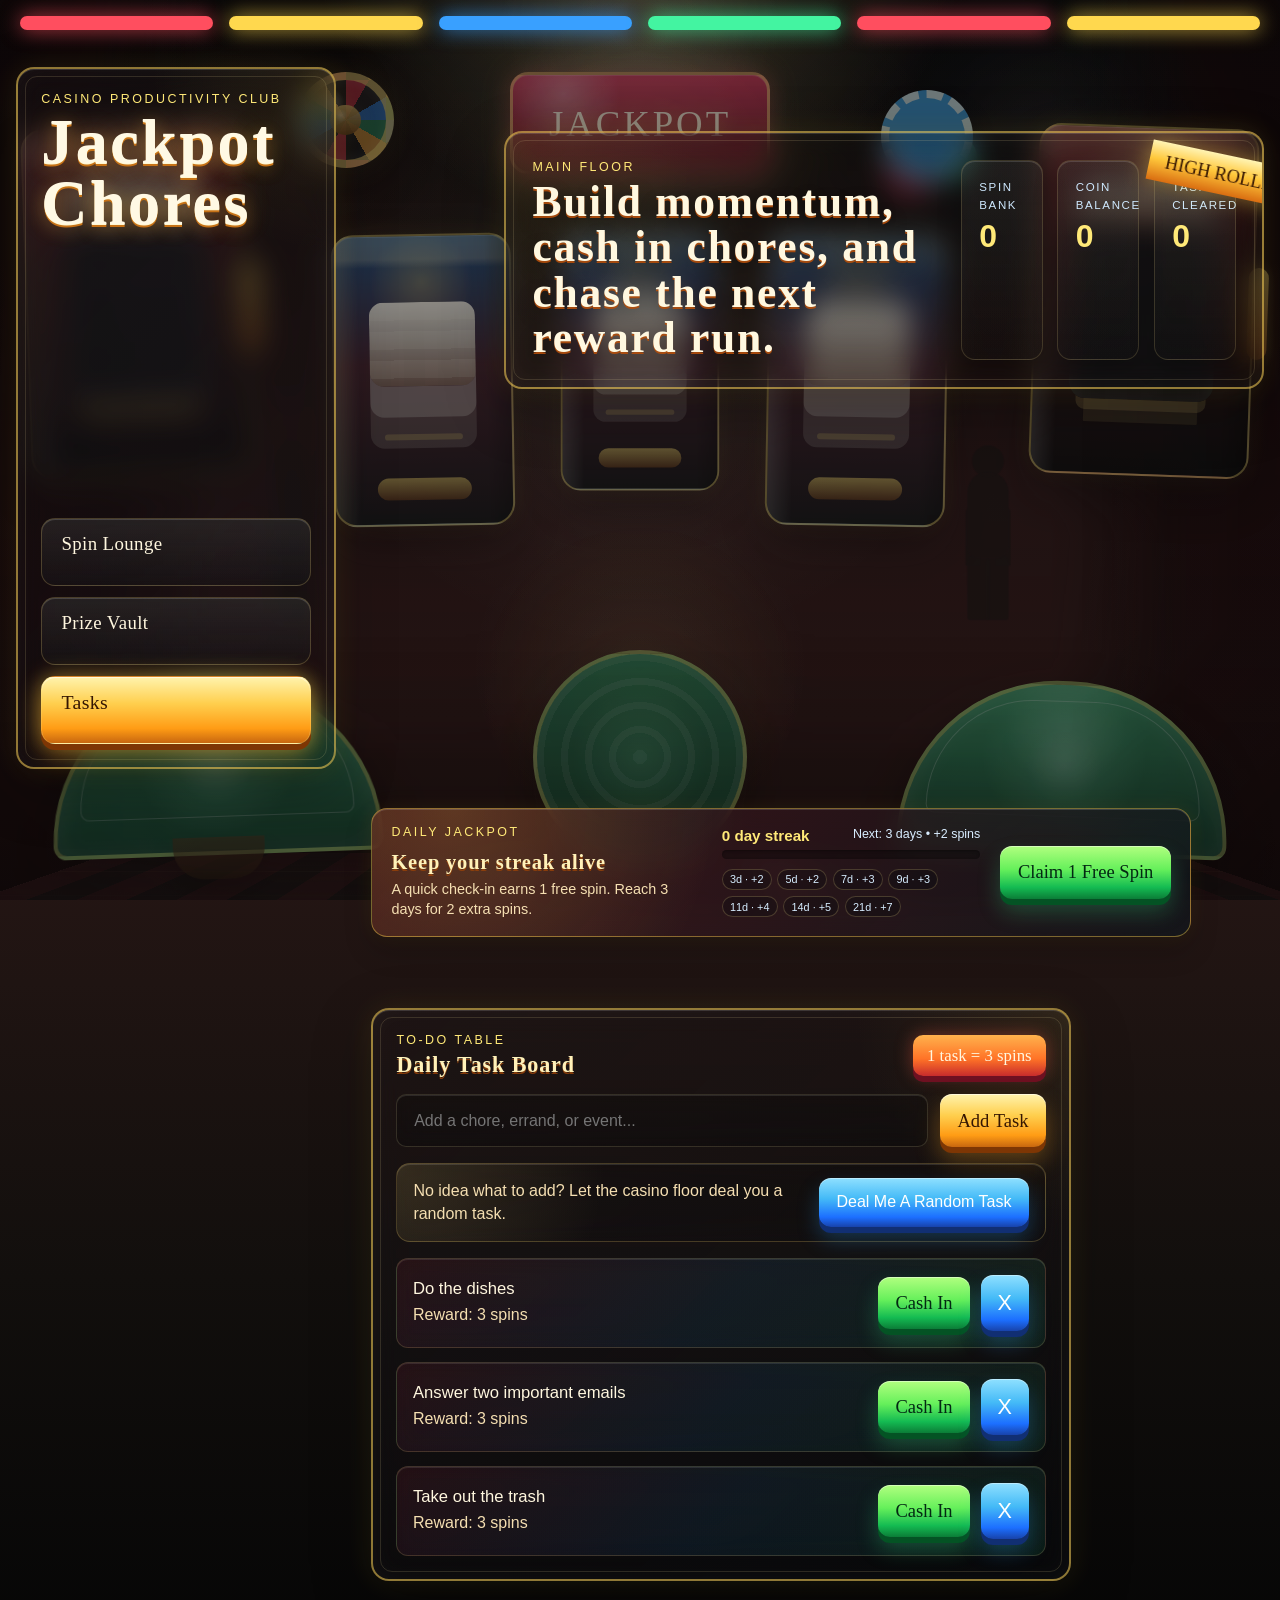
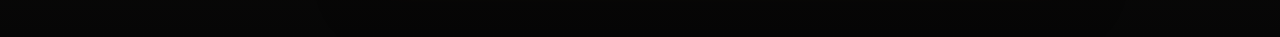
==== index.html @ f4a4c60b "Add frosted glass panel backgrounds" ====
<!DOCTYPE html>
<html lang="en">
  <head>
    <meta charset="UTF-8" />
    <meta name="viewport" content="width=device-width, initial-scale=1.0" />
    <title>Jackpot Chores | Tasks</title>
    <link rel="stylesheet" href="./styles.css?v=20260922glass" />
  </head>
  <body data-page="tasks">
    <div class="site-lights" aria-hidden="true">
      <span></span><span></span><span></span><span></span><span></span><span></span>
    </div>

    <div class="casino-backdrop" aria-hidden="true">
      <div class="backdrop-wheel"></div>
      <div class="backdrop-machine left"></div>
      <div class="backdrop-machine right"></div>
      <div class="backdrop-slot slot-one"></div>
      <div class="backdrop-slot slot-two"></div>
      <div class="backdrop-slot slot-three"></div>
      <div class="backdrop-cardtable table-one"></div>
      <div class="backdrop-cardtable table-two"></div>
      <div class="backdrop-craps"></div>
      <div class="backdrop-blackjack"></div>
      <div class="backdrop-pokerchips"></div>
      <div class="backdrop-person person-one"></div>
      <div class="backdrop-person person-two"></div>
      <div class="backdrop-person person-three"></div>
      <div class="backdrop-sign"></div>
      <div class="casino-floor"></div>
      <div class="backdrop-cards"></div>
      <div class="backdrop-coins"></div>
    </div>

    <main class="page-shell">
      <header class="site-header">
        <div>
          <p class="eyebrow">Casino Productivity Club</p>
          <h1>Jackpot Chores</h1>
        </div>
        <nav class="top-nav" aria-label="Primary">
          <a class="nav-link" href="./spin.html">Spin Lounge</a>
          <a class="nav-link" href="./spending.html">Prize Vault</a>
          <a class="nav-link active" href="./index.html">Tasks</a>
        </nav>
      </header>

      <section class="hero-banner hero-tasks">
        <div>
          <p class="eyebrow">Main Floor</p>
          <h2>Build momentum, cash in chores, and chase the next reward run.</h2>
        </div>
        <div class="hero-stats" id="sharedStats"></div>
      </section>

      <section class="daily-return-card" aria-labelledby="dailyReturnTitle">
        <div class="daily-return-copy">
          <span class="panel-kicker">Daily Jackpot</span>
          <h3 id="dailyReturnTitle">Keep your streak alive</h3>
          <p id="dailyReturnDetail">Check in once a day to earn bonus spins and build toward a 7-day reward.</p>
        </div>
        <div class="daily-return-progress" aria-live="polite">
          <div class="daily-return-numbers">
            <strong><span id="dailyStreakCount">0</span> day streak</strong>
            <span id="dailyMilestoneCopy">Next milestone: 3 days</span>
          </div>
          <div class="progress-track"><span id="dailyMilestoneProgress"></span></div>
          <div id="milestoneLadder" class="milestone-ladder" aria-label="Streak milestone goals"></div>
        </div>
        <button id="dailyCheckInButton" class="cash-button" type="button">Claim Bonus Spin</button>
      </section>

      <section class="page-grid single-focus">
        <section class="panel feature-panel">
          <div class="panel-header">
            <div>
              <p class="panel-kicker">To-Do Table</p>
              <h3>Daily Task Board</h3>
            </div>
            <span class="panel-badge">1 task = 3 spins</span>
          </div>

          <form id="taskForm" class="stack-form">
            <input
              id="taskInput"
              name="task"
              type="text"
              maxlength="90"
              placeholder="Add a chore, errand, or event..."
              autocomplete="off"
              required
            />
            <button type="submit">Add Task</button>
          </form>

          <div class="task-randomizer">
            <p class="task-randomizer-copy">No idea what to add? Let the casino floor deal you a random task.</p>
            <button id="randomTaskButton" class="secondary-action random-task-button" type="button">
              Deal Me A Random Task
            </button>
          </div>

          <ul id="taskList" class="card-list" aria-live="polite"></ul>
        </section>
      </section>
    </main>

    <div id="rewardModal" class="modal hidden" role="dialog" aria-modal="true" aria-labelledby="rewardTitle">
      <div class="modal-card">
        <p class="panel-kicker">Task Complete</p>
        <h2 id="rewardTitle">You just earned 3 spins</h2>
        <p>
          Want to use those spins right now in the Spin Lounge, or bank them for
          a later streak?
        </p>
        <div class="modal-actions">
          <button id="useSpinsNowButton" class="primary-action" type="button">Use 3 Spins Now</button>
          <button id="collectLaterButton" class="secondary-action" type="button">Collect For Later</button>
        </div>
      </div>
    </div>

    <template id="taskItemTemplate">
      <li class="card-item">
        <div class="card-copy">
          <span class="card-title"></span>
          <span class="card-subtitle">Reward: 3 spins</span>
        </div>
        <div class="card-actions">
          <button class="cash-button" type="button">Cash In</button>
          <button class="delete-button" type="button" aria-label="Delete task">X</button>
        </div>
      </li>
    </template>

    <script src="./app.js?v=20260915milestones"></script>
    <script src="./tasks.js?v=20260915milestones"></script>
  </body>
</html>
---- styles.css ----
:root {
  --gold: #ffd84e;
  --gold-soft: #ffeaa3;
  --cream: #fff7df;
  --red: #d22135;
  --red-dark: #4b0d12;
  --green: #11995d;
  --green-dark: #0b5736;
  --blue: #1a72ea;
  --ink: #070707;
  --charcoal: #131110;
  --glass: rgba(18, 14, 11, 0.26);
  --glass-strong: rgba(18, 14, 11, 0.42);
  --border: rgba(255, 216, 78, 0.72);
  --text-soft: #f5dfb2;
  --display-font: "Pistilli Roman", "Bodoni 72", "Didot", "Times New Roman", serif;
  --script-font: "LHF Chicago Script", "Snell Roundhand", "Apple Chancery", "Brush Script MT", cursive;
  --ui-font: "Trebuchet MS", "Verdana", sans-serif;
}

* {
  box-sizing: border-box;
}

html {
  scroll-behavior: smooth;
}

button,
input,
.nav-link,
.page-jump,
.card-item,
.stat-card,
.highlight-card,
.panel,
.hero-banner,
.slot-machine,
.reel {
  transition:
    transform 260ms cubic-bezier(0.22, 1, 0.36, 1),
    box-shadow 260ms cubic-bezier(0.22, 1, 0.36, 1),
    filter 260ms cubic-bezier(0.22, 1, 0.36, 1),
    background-color 260ms cubic-bezier(0.22, 1, 0.36, 1),
    border-color 260ms cubic-bezier(0.22, 1, 0.36, 1),
    opacity 260ms cubic-bezier(0.22, 1, 0.36, 1);
}

body {
  margin: 0;
  min-height: 100vh;
  font-family: var(--ui-font);
  color: var(--cream);
  background:
    radial-gradient(circle at 50% -6%, rgba(255, 231, 157, 0.28), transparent 18%),
    radial-gradient(circle at 50% 18%, rgba(255, 245, 205, 0.08), transparent 24%),
    linear-gradient(180deg, #090808 0%, #120d0c 14%, #241414 30%, #2a1716 44%, #1f1412 60%, #120f0d 78%, #060606 100%);
  overflow-x: hidden;
}

body::before {
  content: "";
  position: fixed;
  inset: 0;
  background:
    radial-gradient(circle at 18% 16%, rgba(255, 228, 144, 0.08), transparent 9%),
    radial-gradient(circle at 50% 11%, rgba(255, 241, 187, 0.1), transparent 12%),
    radial-gradient(circle at 82% 16%, rgba(255, 228, 144, 0.08), transparent 9%),
    linear-gradient(90deg, rgba(41, 10, 12, 0.72) 0 7%, transparent 14% 86%, rgba(41, 10, 12, 0.72) 93% 100%),
    linear-gradient(180deg, rgba(255,255,255,0.02), transparent 18% 72%, rgba(0,0,0,0.42));
  opacity: 0.56;
  pointer-events: none;
}

body::after {
  content: "";
  position: fixed;
  inset: 0;
  background:
    radial-gradient(circle at 50% 20%, rgba(255, 248, 214, 0.08), transparent 17%),
    radial-gradient(circle at 50% 76%, rgba(255, 214, 92, 0.06), transparent 20%),
    linear-gradient(180deg, rgba(0,0,0,0.16), transparent 24%, transparent 70%, rgba(0,0,0,0.38)),
    linear-gradient(90deg, rgba(0,0,0,0.28), transparent 16%, transparent 84%, rgba(0,0,0,0.28));
  opacity: 0.42;
  pointer-events: none;
}

.site-lights {
  position: fixed;
  top: 0;
  left: 0;
  z-index: 6;
  width: 100%;
  display: grid;
  grid-template-columns: repeat(6, 1fr);
  gap: 1rem;
  padding: 1rem 1.25rem 0;
  pointer-events: none;
}

.site-lights span {
  height: 14px;
  border-radius: 999px;
  animation: pulse 1.1s infinite alternate;
}

.site-lights span:nth-child(1),
.site-lights span:nth-child(5) { background: #ff4e5f; box-shadow: 0 0 20px rgba(255, 78, 95, 0.74); }
.site-lights span:nth-child(2),
.site-lights span:nth-child(6) { background: var(--gold); box-shadow: 0 0 20px rgba(255, 216, 78, 0.74); }
.site-lights span:nth-child(3) { background: #39a0ff; box-shadow: 0 0 20px rgba(57, 160, 255, 0.74); }
.site-lights span:nth-child(4) { background: #43f4a1; box-shadow: 0 0 20px rgba(67, 244, 161, 0.74); }

.casino-backdrop {
  position: fixed;
  inset: 0;
  pointer-events: none;
  overflow: hidden;
  filter: brightness(0.58) saturate(0.78) contrast(0.94);
}

.casino-backdrop::before,
.casino-backdrop::after {
  content: "";
  position: absolute;
  inset: 0;
}

.casino-backdrop::before {
  background:
    radial-gradient(circle at 50% 3%, rgba(255, 245, 208, 0.26), transparent 13%),
    radial-gradient(circle at 22% 22%, rgba(255, 70, 70, 0.1), transparent 18%),
    radial-gradient(circle at 80% 18%, rgba(61, 145, 255, 0.12), transparent 16%),
    linear-gradient(180deg, rgba(0, 0, 0, 0.08) 0 16%, transparent 28% 100%),
    linear-gradient(90deg, rgba(7, 7, 7, 0.54) 0 9%, transparent 18% 82%, rgba(7, 7, 7, 0.54) 91% 100%);
  opacity: 0.72;
}

.casino-backdrop::after {
  background:
    radial-gradient(circle at 50% 74%, rgba(255, 223, 146, 0.14), transparent 18%),
    radial-gradient(circle at 50% 44%, rgba(255, 255, 255, 0.05), transparent 26%),
    linear-gradient(180deg, rgba(5, 5, 7, 0.18), rgba(5, 5, 7, 0.08) 32%, rgba(2, 2, 3, 0.34));
  opacity: 0.72;
}

.backdrop-wheel,
.backdrop-machine,
.backdrop-slot,
.backdrop-cardtable,
.backdrop-craps,
.backdrop-blackjack,
.backdrop-pokerchips,
.backdrop-person,
.backdrop-sign,
.casino-floor,
.backdrop-cards,
.backdrop-coins {
  position: absolute;
}

.backdrop-wheel {
  z-index: 1;
  width: 96px;
  height: 96px;
  top: 8%;
  left: 27%;
  transform: translateX(-50%);
  border-radius: 50%;
  border: 8px solid rgba(247, 205, 86, 0.72);
  background:
    radial-gradient(circle at 30% 28%, rgba(255,255,255,0.38), transparent 18%),
    radial-gradient(circle at 50% 50%, rgba(255,255,255,0.08), transparent 56%),
    conic-gradient(#c11e32 0 30deg, #1b1718 30deg 60deg, #1462bf 60deg 90deg, #117345 90deg 120deg, #c97c16 120deg 150deg, #141111 150deg 180deg, #c11e32 180deg 210deg, #1b1718 210deg 240deg, #1462bf 240deg 270deg, #117345 270deg 300deg, #c97c16 300deg 330deg, #141111 330deg 360deg);
  opacity: 0.9;
  box-shadow:
    inset 0 0 18px rgba(255,255,255,0.12),
    0 18px 50px rgba(0, 0, 0, 0.32),
    0 0 30px rgba(255, 216, 78, 0.16);
  animation: slowSpin 48s linear infinite;
}

.backdrop-wheel::after {
  content: "";
  position: absolute;
  inset: 31%;
  border-radius: 50%;
  background:
    radial-gradient(circle at 35% 35%, rgba(255,255,255,0.34), transparent 24%),
    linear-gradient(180deg, rgba(230, 184, 78, 0.85), rgba(121, 66, 9, 0.95));
}

.backdrop-machine,
.backdrop-slot {
  border-radius: 22px;
  border: 2px solid rgba(255, 216, 78, 0.55);
  box-shadow:
    inset 0 1px 0 rgba(255,255,255,0.18),
    0 20px 48px rgba(0, 0, 0, 0.34),
    0 0 24px rgba(255, 216, 78, 0.12);
}

.backdrop-machine {
  z-index: 2;
  width: 220px;
  height: 350px;
  background:
    linear-gradient(90deg, rgba(255,255,255,0.16), transparent 11%, transparent 87%, rgba(0,0,0,0.34)),
    linear-gradient(180deg, rgba(255, 236, 176, 0.28) 0 6%, transparent 12% 100%),
    radial-gradient(circle at 50% 11%, rgba(255, 229, 144, 0.34), transparent 16%),
    linear-gradient(180deg, rgba(146, 28, 41, 0.96), rgba(66, 23, 23, 0.96) 40%, rgba(13, 11, 12, 0.98));
  opacity: 0.98;
}

.backdrop-machine::before,
.backdrop-machine::after {
  content: "";
  position: absolute;
}

.backdrop-machine::before {
  inset: 52px 36px 74px;
  border-radius: 16px;
  background:
    linear-gradient(180deg, rgba(255,250,233,0.8), rgba(255,224,150,0.24) 20%, rgba(16,20,27,0.84) 21%, rgba(24,20,24,0.96)),
    repeating-linear-gradient(90deg, rgba(255,255,255,0.14) 0 22px, transparent 22px 36px),
    repeating-linear-gradient(180deg, rgba(255, 216, 78, 0.12) 0 30px, transparent 30px 44px);
  box-shadow:
    inset 0 0 18px rgba(255,255,255,0.12),
    0 18px 0 -7px rgba(255, 214, 92, 0.24),
    0 38px 0 -15px rgba(255, 214, 92, 0.14);
}

.backdrop-machine::after {
  right: -16px;
  top: 136px;
  width: 20px;
  height: 92px;
  border-radius: 999px;
  background: linear-gradient(180deg, rgba(255,216,78,0.7), rgba(198,95,14,0.74));
  box-shadow: 0 0 14px rgba(255, 216, 78, 0.2);
}

.backdrop-machine.left { left: 2%; top: 14%; transform: rotate(-2deg); }
.backdrop-machine.right { right: 2%; top: 14%; transform: rotate(2deg); }

.backdrop-slot {
  z-index: 2;
  width: 180px;
  height: 292px;
  background:
    linear-gradient(90deg, rgba(255,255,255,0.16), transparent 14%, transparent 86%, rgba(0,0,0,0.28)),
    linear-gradient(180deg, rgba(255, 236, 176, 0.26) 0 8%, transparent 11% 100%),
    radial-gradient(circle at 50% 16%, rgba(255, 216, 78, 0.32), transparent 20%),
    linear-gradient(180deg, rgba(22, 88, 157, 0.94), rgba(80, 31, 47, 0.95) 45%, rgba(19, 18, 20, 0.98));
  opacity: 0.97;
}

.backdrop-slot::before,
.backdrop-slot::after {
  content: "";
  position: absolute;
  left: 50%;
  transform: translateX(-50%);
  border-radius: 14px;
}

.backdrop-slot::before {
  top: 23%;
  width: 106px;
  height: 84px;
  background:
    linear-gradient(180deg, rgba(255,250,235,0.94), rgba(255,228,161,0.34)),
    repeating-linear-gradient(90deg, rgba(0,0,0,0.06) 0 21px, transparent 21px 34px),
    repeating-linear-gradient(180deg, rgba(255,255,255,0.16) 0 18px, transparent 18px 29px);
  box-shadow:
    0 31px 0 0 rgba(255,250,235,0.26),
    0 62px 0 0 rgba(255,250,235,0.16);
}

.backdrop-slot::after {
  bottom: 24px;
  width: 94px;
  height: 22px;
  background:
    linear-gradient(180deg, rgba(255, 216, 78, 0.62), rgba(166, 79, 12, 0.48));
  box-shadow: 0 -52px 0 -8px rgba(255, 216, 78, 0.26);
}

.slot-one { left: 26%; top: 26%; transform: rotate(-1deg); }
.slot-two { right: 26%; top: 26%; transform: rotate(1deg); }
.slot-three { left: 50%; top: 24%; transform: translateX(-50%) scale(0.88); }

.backdrop-cardtable,
.backdrop-blackjack {
  z-index: 2;
  border-radius: 999px 999px 82px 82px;
  border: 4px solid rgba(255, 216, 78, 0.46);
  background:
    radial-gradient(circle at 50% 42%, rgba(130, 255, 190, 0.26), transparent 44%),
    radial-gradient(circle at 50% 26%, rgba(255,255,255,0.14), transparent 30%),
    linear-gradient(180deg, rgba(37, 162, 97, 0.96), rgba(11, 79, 48, 0.98));
  box-shadow:
    inset 0 0 28px rgba(255,255,255,0.12),
    0 20px 54px rgba(0,0,0,0.34);
  opacity: 0.97;
}

.backdrop-cardtable::before,
.backdrop-blackjack::before {
  content: "";
  position: absolute;
  inset: 16px 24px 34px;
  border-radius: inherit;
  border: 1px solid rgba(255,255,255,0.26);
  background:
    radial-gradient(circle at 50% 56%, rgba(255,255,255,0.12), transparent 26%);
}

.backdrop-cardtable::after,
.backdrop-blackjack::after {
  content: "";
  position: absolute;
  left: 50%;
  bottom: -28px;
  width: 92px;
  height: 42px;
  transform: translateX(-50%);
  border-radius: 0 0 32px 32px;
  background: linear-gradient(180deg, rgba(105, 58, 22, 0.56), rgba(48, 24, 11, 0.74));
  box-shadow: 0 18px 26px rgba(0,0,0,0.24);
}

.backdrop-cardtable {
  width: 330px;
  height: 174px;
}

.table-one { left: 4%; bottom: 5%; transform: rotate(-2deg); }
.table-two { right: 4%; bottom: 5%; transform: rotate(2deg); }

.backdrop-craps {
  z-index: 2;
  width: 214px;
  height: 214px;
  left: 50%;
  bottom: 4%;
  transform: translateX(-50%);
  border-radius: 50%;
  border: 4px solid rgba(255, 216, 78, 0.46);
  background:
    radial-gradient(circle at 50% 50%, rgba(99, 255, 177, 0.18), transparent 46%),
    repeating-radial-gradient(circle at 50% 50%, rgba(255,255,255,0.08) 0 7px, transparent 7px 24px),
    linear-gradient(180deg, rgba(22, 126, 78, 0.96), rgba(10, 63, 40, 0.98));
  box-shadow: 0 18px 42px rgba(0,0,0,0.34);
  opacity: 0.98;
}

.backdrop-blackjack {
  display: none;
}

.backdrop-sign {
  z-index: 3;
  top: 8%;
  left: 50%;
  width: 260px;
  height: 102px;
  transform: translateX(-50%);
  border-radius: 18px;
  border: 3px solid rgba(255, 214, 92, 0.58);
  background:
    radial-gradient(circle at 20% 20%, rgba(255,255,255,0.3), transparent 26%),
    linear-gradient(180deg, rgba(255, 47, 94, 0.9), rgba(122, 18, 34, 0.86));
  box-shadow:
    inset 0 1px 0 rgba(255,255,255,0.18),
    0 0 24px rgba(255, 47, 94, 0.26),
    0 0 30px rgba(255, 216, 78, 0.2);
  opacity: 1;
}

.backdrop-sign::before {
  content: "JACKPOT";
  position: absolute;
  inset: 0;
  display: grid;
  place-items: center;
  color: rgba(255, 249, 222, 0.92);
  font-family: var(--display-font);
  font-size: 2.3rem;
  letter-spacing: 0.08em;
  text-shadow: 0 0 18px rgba(255, 216, 78, 0.46);
}

.backdrop-pokerchips {
  display: none;
}

.backdrop-pokerchips::before,
.backdrop-pokerchips::after {
  content: "";
  position: absolute;
  width: 92px;
  height: 92px;
  border-radius: 50%;
  border: 8px dashed rgba(255, 241, 210, 0.74);
  box-shadow: 0 14px 26px rgba(0,0,0,0.3);
}

.backdrop-pokerchips::before {
  left: 0;
  top: 28px;
  background: rgba(208, 35, 54, 0.88);
}

.backdrop-pokerchips::after {
  right: 8px;
  top: 0;
  background: rgba(27, 110, 234, 0.88);
}

.backdrop-cards {
  display: none;
}

.backdrop-coins {
  z-index: 3;
  right: 24%;
  top: 10%;
  width: 92px;
  height: 92px;
  border-radius: 50%;
  border: 8px dashed rgba(255, 248, 221, 0.72);
  background: rgba(43, 169, 255, 0.88);
  opacity: 0.98;
  box-shadow:
    0 14px 28px rgba(0,0,0,0.28),
    26px 22px 0 -22px rgba(55, 239, 144, 0.82),
    -16px 34px 0 -18px rgba(255, 47, 94, 0.78);
}

.backdrop-person {
  z-index: 2;
  width: 46px;
  height: 140px;
  opacity: 0.62;
  animation: driftWalk 14s ease-in-out infinite;
  filter: blur(0.4px);
}

.backdrop-person::before,
.backdrop-person::after {
  content: "";
  position: absolute;
  left: 50%;
  transform: translateX(-50%);
  background: rgba(22, 18, 16, 0.92);
}

.backdrop-person::before {
  top: 0;
  width: 34px;
  height: 34px;
  border-radius: 50%;
}

.backdrop-person::after {
  top: 28px;
  width: 44px;
  height: 92px;
  border-radius: 24px 24px 14px 14px;
  box-shadow:
    -10px 76px 0 -10px rgba(22, 18, 16, 0.92),
    10px 76px 0 -10px rgba(22, 18, 16, 0.92),
    -16px 22px 0 -14px rgba(22, 18, 16, 0.92),
    16px 22px 0 -14px rgba(22, 18, 16, 0.92);
}

.person-one { left: 18%; top: 46%; --walker-scale: 0.94; transform: scale(0.94); }
.person-two { right: 18%; top: 46%; --walker-scale: 0.94; transform: scale(0.94); animation-delay: -4s; }
.person-three { display: none; }

.person-one {
  left: 21%;
  top: 49%;
}

.person-two {
  right: 21%;
  top: 49%;
}

.casino-floor {
  z-index: 1;
  left: -8%;
  right: -8%;
  bottom: -3%;
  height: 42%;
  opacity: 0.98;
  background:
    radial-gradient(circle at 50% -10%, rgba(255, 216, 78, 0.28), transparent 24%),
    radial-gradient(circle at 50% 12%, rgba(255,255,255,0.08), transparent 18%),
    linear-gradient(90deg, rgba(255, 255, 255, 0.03) 0 1px, transparent 1px 100%),
    linear-gradient(90deg, transparent 0 30%, rgba(255, 221, 135, 0.14) 40% 40.4%, rgba(35, 20, 20, 0.18) 40.4% 59.6%, rgba(255, 221, 135, 0.14) 59.6% 60%, transparent 70% 100%),
    repeating-linear-gradient(90deg, rgba(92, 23, 28, 0.46) 0 56px, rgba(42, 23, 22, 0.42) 56px 112px),
    repeating-linear-gradient(0deg, rgba(255, 214, 92, 0.07) 0 2px, transparent 2px 64px),
    linear-gradient(180deg, rgba(84, 16, 20, 0.02), rgba(32, 18, 18, 0.4) 28%, rgba(18, 10, 12, 0.98));
  transform: perspective(900px) rotateX(74deg);
  transform-origin: bottom center;
}

.page-shell {
  position: relative;
  z-index: 1;
  width: min(1380px, calc(100% - 2rem));
  margin: 0 auto;
  padding: 4.2rem 0 3.5rem;
  display: grid;
  grid-template-columns: 320px minmax(0, 1fr);
  gap: 1.4rem 2.2rem;
  align-items: start;
}

.site-header,
.hero-banner,
.panel,
.modal-card {
  border-radius: 18px;
  border: 2px solid rgba(255, 214, 92, 0.54);
  background:
    radial-gradient(circle at top right, rgba(255, 216, 78, 0.08), transparent 24%),
    linear-gradient(135deg, rgba(28, 22, 25, 0.38), rgba(8, 12, 20, 0.24));
  box-shadow:
    inset 0 1px 0 rgba(255,255,255,0.14),
    inset 0 0 24px rgba(255,255,255,0.04),
    0 18px 60px rgba(0,0,0,0.28),
    0 0 30px rgba(255, 216, 78, 0.1);
  position: relative;
  backdrop-filter: blur(14px) saturate(1.18);
  -webkit-backdrop-filter: blur(14px) saturate(1.18);
}

.site-header::before,
.hero-banner::before,
.panel::before,
.modal-card::before {
  content: "";
  position: absolute;
  inset: 7px;
  border-radius: 12px;
  border: 1px solid rgba(255, 234, 164, 0.14);
  pointer-events: none;
}

.site-header,
.panel,
.modal-card {
  padding: 1.45rem;
}

.site-header {
  display: flex;
  flex-direction: column;
  justify-content: space-between;
  align-items: stretch;
  gap: 1rem;
  grid-column: 1;
  min-height: 78vh;
  position: sticky;
  top: 1.5rem;
}

.eyebrow,
.panel-kicker {
  margin: 0 0 0.35rem;
  text-transform: uppercase;
  letter-spacing: 0.2em;
  color: #ffe978;
  font-size: 0.78rem;
}

h1,
h2,
h3 {
  margin: 0;
  letter-spacing: 0.04em;
}

h1 {
  font-family: var(--display-font);
  font-size: clamp(2.9rem, 5vw, 4.9rem);
  font-weight: 700;
  line-height: 0.95;
  color: #fff9e4;
  text-shadow:
    0 1px 0 #fff7d1,
    0 3px 0 #c67216,
    0 6px 18px rgba(255, 173, 51, 0.24),
    0 0 26px rgba(255, 216, 78, 0.26);
}

h2 {
  font-family: var(--display-font);
  font-size: clamp(1.9rem, 3.4vw, 2.9rem);
  line-height: 1.04;
  color: #fff8e0;
  text-shadow: 0 2px 0 rgba(179, 78, 10, 0.9), 0 8px 18px rgba(0, 0, 0, 0.26);
}

h3 {
  font-family: var(--display-font);
  font-size: 1.38rem;
  color: #fff2ba;
  text-shadow: 0 2px 0 rgba(152, 67, 9, 0.82);
}

.top-nav {
  display: flex;
  flex-direction: column;
  gap: 0.7rem;
  margin-top: auto;
}

.nav-link,
.page-jump {
  text-decoration: none;
  color: var(--cream);
  padding: 0.9rem 1.2rem 0.75rem;
  border-radius: 14px;
  background:
    linear-gradient(180deg, rgba(255,255,255,0.08), rgba(255,255,255,0.02)),
    linear-gradient(180deg, rgba(18, 14, 12, 0.44), rgba(8, 8, 8, 0.2));
  border: 1px solid rgba(255, 224, 130, 0.22);
  transition: transform 220ms cubic-bezier(0.22, 1, 0.36, 1), box-shadow 220ms ease, filter 220ms ease, border-color 220ms ease;
  font-family: var(--script-font);
  font-size: 1.18rem;
  letter-spacing: 0.02em;
  box-shadow: inset 0 1px 0 rgba(255,255,255,0.16);
  min-height: 68px;
  backdrop-filter: blur(4px);
}

.nav-link.active,
.page-jump,
.hero-button {
  background: linear-gradient(180deg, #fff3ad, #ffcf4e 40%, #ff9c15 78%, #c8670f 100%);
  color: #351602;
  font-family: var(--script-font);
  font-size: 1.24rem;
  box-shadow:
    inset 0 1px 0 rgba(255,255,255,0.55),
    0 6px 0 #7e3604,
    0 12px 24px rgba(255, 164, 31, 0.34),
    0 0 22px rgba(255, 216, 78, 0.44);
}

.hero-banner {
  display: grid;
  grid-template-columns: 1.2fr 0.8fr;
  gap: 1rem;
  padding: 1.65rem;
  margin-top: 1rem;
  position: relative;
  overflow: hidden;
  grid-column: 2;
  width: min(820px, 100%);
  justify-self: start;
}

.hero-banner::after {
  content: "HIGH ROLLER";
  position: absolute;
  top: 22px;
  right: -40px;
  transform: rotate(12deg);
  padding: 0.6rem 1rem;
  background: linear-gradient(180deg, #fff4b4, #ffc83b 45%, #d96d11);
  color: #351602;
  font-family: var(--script-font);
  font-size: 1.15rem;
  box-shadow: 0 0 22px rgba(255, 216, 78, 0.45);
}

.hero-tasks,
.hero-spin,
.hero-spending {
  background:
    radial-gradient(circle at top left, rgba(255, 216, 78, 0.08), transparent 24%),
    linear-gradient(180deg, rgba(18, 14, 11, 0.22), rgba(8, 8, 8, 0.1));
}

.daily-return-card {
  display: grid;
  grid-template-columns: 1.2fr 1fr auto;
  align-items: center;
  gap: 1.25rem;
  grid-column: 2;
  width: min(820px, 100%);
  justify-self: start;
  margin-top: 1rem;
  padding: 1.05rem 1.2rem;
  border: 1px solid rgba(255, 216, 78, 0.42);
  border-radius: 16px;
  background:
    radial-gradient(circle at 10% 0%, rgba(255, 216, 78, 0.18), transparent 35%),
    linear-gradient(135deg, rgba(72, 22, 28, 0.8), rgba(14, 23, 30, 0.66));
  box-shadow:
    inset 0 1px 0 rgba(255,255,255,0.16),
    0 14px 28px rgba(0,0,0,0.2),
    0 0 22px rgba(255, 216, 78, 0.08);
  backdrop-filter: blur(14px) saturate(1.15);
  -webkit-backdrop-filter: blur(14px) saturate(1.15);
  transition: transform 260ms cubic-bezier(0.22, 1, 0.36, 1), box-shadow 260ms ease, border-color 260ms ease;
}

.daily-return-copy,
.daily-return-progress {
  display: grid;
  gap: 0.35rem;
}

.daily-return-copy h3 {
  margin: 0;
  color: #fff2ba;
  font-size: 1.28rem;
}

.daily-return-copy p {
  margin: 0;
  color: var(--text-soft);
  font-size: 0.9rem;
  line-height: 1.4;
}

.daily-return-numbers {
  display: flex;
  justify-content: space-between;
  gap: 0.75rem;
  color: #d9edff;
  font-size: 0.78rem;
}

.daily-return-numbers strong {
  color: #ffe978;
  font-size: 0.95rem;
}

.progress-track {
  height: 9px;
  overflow: hidden;
  border-radius: 999px;
  background: rgba(0, 0, 0, 0.34);
  box-shadow: inset 0 1px 3px rgba(0,0,0,0.35);
}

.progress-track span {
  display: block;
  width: 0;
  height: 100%;
  border-radius: inherit;
  background: linear-gradient(90deg, #ffb928, #ffe978, #8affb4);
  box-shadow: 0 0 12px rgba(255, 216, 78, 0.58);
  transition: width 320ms ease;
}

.milestone-ladder {
  display: flex;
  flex-wrap: wrap;
  gap: 0.35rem;
  margin-top: 0.25rem;
}

.milestone-chip {
  padding: 0.24rem 0.45rem;
  border: 1px solid rgba(255, 228, 143, 0.2);
  border-radius: 999px;
  color: #d6edff;
  background: rgba(5, 8, 13, 0.28);
  font-size: 0.68rem;
  transition: color 220ms ease, background-color 220ms ease, border-color 220ms ease, transform 220ms ease;
}

.milestone-chip.complete {
  color: #17200b;
  background: linear-gradient(180deg, #d9ff9e, #76ed67);
  border-color: rgba(175, 255, 141, 0.85);
  transform: translateY(-1px);
}

.daily-return-card .cash-button:disabled {
  cursor: not-allowed;
  transform: none;
  filter: none;
  background: linear-gradient(180deg, rgba(18, 14, 12, 0.52), rgba(9, 8, 8, 0.32));
  color: #d6edff;
  box-shadow: inset 0 1px 0 rgba(255,255,255,0.16);
}

.hero-stats {
  display: grid;
  grid-template-columns: repeat(3, minmax(0, 1fr));
  gap: 0.9rem;
}

.stat-card,
.highlight-card,
.side-panel {
  border-radius: 14px;
  padding: 1rem 1.1rem;
  background:
    linear-gradient(180deg, rgba(255,255,255,0.06), rgba(255,255,255,0.01)),
    linear-gradient(180deg, rgba(20, 16, 12, 0.24), rgba(8, 8, 8, 0.14));
  border: 1px solid rgba(255, 228, 143, 0.16);
  box-shadow:
    inset 0 1px 0 rgba(255,255,255,0.14),
    0 10px 24px rgba(0,0,0,0.18);
  backdrop-filter: blur(11px) saturate(1.12);
  -webkit-backdrop-filter: blur(11px) saturate(1.12);
}

.stat-card strong,
.highlight-card strong {
  display: block;
  margin-top: 0.35rem;
  font-size: 2rem;
  color: #ffe978;
}

.stat-label {
  color: #cfe9ff;
  text-transform: uppercase;
  letter-spacing: 0.14em;
  font-size: 0.72rem;
}

.page-grid {
  display: grid;
  gap: 1.2rem;
  grid-column: 2;
}

.single-focus {
  grid-template-columns: 1fr;
  width: min(760px, 100%);
  justify-self: end;
  margin-top: 1.4rem;
}

.spin-layout {
  grid-template-columns: 1.2fr 0.8fr;
  width: min(1040px, 100%);
  justify-self: end;
  margin-top: 1.4rem;
}

.panel-header {
  display: flex;
  align-items: start;
  justify-content: space-between;
  gap: 1rem;
  margin-bottom: 1rem;
}

.panel-badge {
  align-self: center;
  padding: 0.65rem 0.9rem;
  border-radius: 10px;
  background: linear-gradient(180deg, #ffb24d, #ff7327 58%, #c72c2c 100%);
  box-shadow: 0 6px 0 #6e1021, 0 0 18px rgba(255, 93, 68, 0.38);
  font-family: var(--script-font);
  font-size: 1.05rem;
}

.stack-form {
  display: grid;
  grid-template-columns: 1fr auto;
  gap: 0.75rem;
  margin-bottom: 1rem;
}

.stack-form-wide {
  grid-template-columns: 1.25fr 0.7fr auto;
}

.task-randomizer {
  display: flex;
  align-items: center;
  justify-content: space-between;
  gap: 1rem;
  margin-bottom: 1rem;
  padding: 0.9rem 1rem;
  border-radius: 14px;
  background:
    radial-gradient(circle at top left, rgba(255, 224, 124, 0.14), transparent 32%),
    linear-gradient(180deg, rgba(16, 12, 10, 0.34), rgba(9, 8, 8, 0.18));
  border: 1px solid rgba(255, 220, 116, 0.22);
  box-shadow: inset 0 1px 0 rgba(255,255,255,0.12);
  backdrop-filter: blur(10px) saturate(1.1);
  -webkit-backdrop-filter: blur(10px) saturate(1.1);
}

.task-randomizer-copy {
  margin: 0;
  max-width: 32rem;
  color: var(--text-soft);
  line-height: 1.45;
}

.random-task-button {
  white-space: nowrap;
}

input,
button {
  font: inherit;
}

input {
  border-radius: 10px;
  border: 1px solid rgba(255,244,185,0.14);
  padding: 1rem 1.05rem;
  background: linear-gradient(180deg, rgba(18, 14, 12, 0.52), rgba(9, 8, 8, 0.34));
  color: var(--cream);
  box-shadow: inset 0 1px 0 rgba(255,255,255,0.1);
  backdrop-filter: blur(10px) saturate(1.12);
  -webkit-backdrop-filter: blur(10px) saturate(1.12);
}

button {
  border: 0;
  border-radius: 12px;
  padding: 0.95rem 1.1rem;
  cursor: pointer;
  transition: transform 220ms cubic-bezier(0.22, 1, 0.36, 1), box-shadow 220ms ease, filter 220ms ease, background-color 220ms ease;
}

button:hover,
.nav-link:hover,
.page-jump:hover,
.card-item:hover,
.stat-card:hover,
.highlight-card:hover,
.daily-return-card:hover {
  transform: translateY(-2px);
  filter: brightness(1.05);
}

button:active,
.nav-link:active,
.page-jump:active {
  transform: translateY(2px) scale(0.985);
}

button:focus-visible,
input:focus-visible,
.nav-link:focus-visible,
.page-jump:focus-visible {
  outline: 3px solid rgba(255, 234, 139, 0.86);
  outline-offset: 3px;
}

.stack-form button,
.primary-action,
.cash-button {
  background: linear-gradient(180deg, #fff3ad, #ffcf4e 40%, #ff9c15 78%, #c8670f 100%);
  color: #351602;
  font-family: var(--script-font);
  font-size: 1.16rem;
  box-shadow:
    inset 0 1px 0 rgba(255,255,255,0.55),
    0 6px 0 #7e3604,
    0 12px 24px rgba(255, 164, 31, 0.34);
}

.cash-button {
  background: linear-gradient(180deg, #b1ff7f, #66f05b 44%, #14bb52 78%, #0b7d37 100%);
  color: #032813;
  box-shadow:
    inset 0 1px 0 rgba(255,255,255,0.45),
    0 6px 0 #045324,
    0 12px 22px rgba(55, 239, 144, 0.26);
}

.delete-button,
.secondary-action {
  background: linear-gradient(180deg, #8fe0ff, #44baf7 42%, #1c6fff 80%, #1843ab 100%);
  color: white;
  box-shadow:
    inset 0 1px 0 rgba(255,255,255,0.38),
    0 6px 0 #112f73,
    0 12px 22px rgba(43, 169, 255, 0.28);
}

.delete-button {
  width: 48px;
  padding-inline: 0;
  font-size: 1.35rem;
}

.card-list {
  list-style: none;
  margin: 0;
  padding: 0;
  display: grid;
  gap: 0.85rem;
}

.card-item {
  display: flex;
  align-items: center;
  justify-content: space-between;
  gap: 1rem;
  padding: 1rem;
  border-radius: 12px;
  background:
    linear-gradient(135deg, rgba(255,47,94,0.08), rgba(43,169,255,0.08), rgba(55,239,144,0.08)),
    linear-gradient(180deg, rgba(20, 16, 12, 0.22), rgba(10, 10, 10, 0.12));
  border: 1px solid rgba(255, 230, 151, 0.16);
  box-shadow: inset 0 1px 0 rgba(255,255,255,0.1);
  backdrop-filter: blur(10px) saturate(1.12);
  -webkit-backdrop-filter: blur(10px) saturate(1.12);
  transition: transform 240ms cubic-bezier(0.22, 1, 0.36, 1), box-shadow 240ms ease, border-color 240ms ease, filter 240ms ease;
  animation: cardEnter 420ms cubic-bezier(0.22, 1, 0.36, 1) both;
}

.card-item:nth-child(2) { animation-delay: 45ms; }
.card-item:nth-child(3) { animation-delay: 90ms; }
.card-item:nth-child(4) { animation-delay: 135ms; }

.card-copy { display: grid; gap: 0.24rem; }
.card-title { font-size: 1.04rem; }
.card-subtitle,
.support-copy,
.highlight-card p { color: var(--text-soft); line-height: 1.55; }

.card-actions {
  display: flex;
  align-items: center;
  gap: 0.65rem;
}

.wishlist-status {
  display: inline-flex;
  align-items: center;
  justify-content: center;
  min-width: 132px;
  padding: 0.75rem 0.9rem;
  border-radius: 10px;
  border: 0;
  background: linear-gradient(180deg, rgba(18, 14, 12, 0.52), rgba(9, 8, 8, 0.32));
  color: #d6edff;
  box-shadow: inset 0 1px 0 rgba(255,255,255,0.16);
  font-family: var(--script-font);
  font-size: 1.04rem;
  backdrop-filter: blur(6px);
}

.wishlist-status.ready {
  background: linear-gradient(180deg, #b1ff7f, #66f05b 44%, #14bb52 78%, #0b7d37 100%);
  color: #032813;
  box-shadow:
    inset 0 1px 0 rgba(255,255,255,0.45),
    0 6px 0 #045324,
    0 12px 22px rgba(55,239,144,0.24);
}

.wishlist-status:disabled {
  cursor: not-allowed;
  transform: none;
  filter: none;
  opacity: 1;
}

.budget-checkin-card {
  display: grid;
  gap: 1rem;
  margin-bottom: 1rem;
  padding: 1rem 1.1rem;
  border-radius: 14px;
  background:
    radial-gradient(circle at top left, rgba(255, 216, 78, 0.12), transparent 34%),
    linear-gradient(180deg, rgba(25, 43, 27, 0.26), rgba(10, 22, 12, 0.18));
  border: 1px solid rgba(174, 255, 141, 0.22);
  box-shadow:
    inset 0 1px 0 rgba(255,255,255,0.14),
    0 12px 24px rgba(0,0,0,0.16);
}

.budget-checkin-copy {
  display: grid;
  gap: 0.28rem;
}

.budget-checkin-copy strong {
  font-size: 1.5rem;
  color: #fff2ba;
}

.budget-checkin-copy p {
  margin: 0;
  color: var(--text-soft);
  line-height: 1.5;
}

.budget-checkin-stats {
  display: grid;
  grid-template-columns: repeat(2, minmax(0, 1fr));
  gap: 0.75rem;
}

.budget-chip {
  padding: 0.9rem 1rem;
  border-radius: 12px;
  background:
    linear-gradient(180deg, rgba(255,255,255,0.06), rgba(255,255,255,0.01)),
    linear-gradient(180deg, rgba(20, 16, 12, 0.22), rgba(8, 8, 8, 0.12));
  border: 1px solid rgba(255, 228, 143, 0.16);
}

.budget-chip strong {
  display: block;
  margin-top: 0.3rem;
  font-size: 1.7rem;
  color: #b9ff89;
}

.budget-checkin-button {
  justify-self: start;
}

.budget-checkin-button:disabled {
  cursor: not-allowed;
  transform: none;
  filter: none;
  background: linear-gradient(180deg, rgba(18, 14, 12, 0.52), rgba(9, 8, 8, 0.32));
  color: #d6edff;
  box-shadow: inset 0 1px 0 rgba(255,255,255,0.16);
}

.slot-machine {
  border-radius: 16px;
  padding: 1rem;
  border: 2px solid rgba(255, 216, 78, 0.52);
  background:
    radial-gradient(circle at top, rgba(255,255,255,0.12), transparent 30%),
    linear-gradient(180deg, rgba(42, 19, 16, 0.28), rgba(13, 15, 13, 0.16));
  box-shadow:
    inset 0 1px 0 rgba(255,255,255,0.12),
    0 14px 30px rgba(0,0,0,0.2);
  backdrop-filter: blur(12px) saturate(1.14);
  -webkit-backdrop-filter: blur(12px) saturate(1.14);
}

.slot-machine:has(.reel.spinning) {
  box-shadow:
    inset 0 1px 0 rgba(255,255,255,0.16),
    0 18px 34px rgba(0,0,0,0.24),
    0 0 24px rgba(255, 216, 78, 0.16);
}

.machine-marquee,
.payout-card,
.outcome-item {
  background: rgba(255,255,255,0.06);
}

.machine-marquee {
  display: flex;
  justify-content: space-between;
  gap: 1rem;
  align-items: center;
  padding: 0.85rem 1rem;
  border-radius: 10px;
  margin-bottom: 0.9rem;
  color: #fff2b4;
  font-family: var(--script-font);
  font-size: 1.08rem;
}

.reel-row {
  display: grid;
  grid-template-columns: repeat(3, minmax(0, 1fr));
  gap: 0.9rem;
}

.reel {
  position: relative;
  display: grid;
  place-items: center;
  min-height: 160px;
  border-radius: 10px;
  border: 2px solid rgba(255, 216, 78, 0.5);
  background:
    radial-gradient(circle at top, rgba(255,255,255,0.18), transparent 40%),
    linear-gradient(180deg, rgba(255,250,235,0.98), rgba(255,230,172,0.9));
  box-shadow: inset 0 0 24px rgba(255,255,255,0.5);
  overflow: hidden;
  will-change: transform, box-shadow, filter;
}

.reel::before,
.reel::after {
  content: "";
  position: absolute;
  z-index: 2;
  left: 0;
  right: 0;
  height: 34%;
  pointer-events: none;
}

.reel::before {
  top: 0;
  background: linear-gradient(180deg, rgba(80, 42, 12, 0.34), transparent);
}

.reel::after {
  bottom: 0;
  background: linear-gradient(0deg, rgba(80, 42, 12, 0.4), transparent);
}

.reel-window {
  display: grid;
  grid-template-rows: repeat(3, 33.333%);
  width: 100%;
  height: 100%;
  transform: translateY(0);
  will-change: transform;
}

.reel-face {
  display: grid;
  place-items: center;
  width: 100%;
  height: auto;
  min-height: 0;
  padding: 0.2rem 0.45rem;
  transition: opacity 180ms ease, transform 180ms ease, filter 180ms ease;
}

.reel-window .reel-face + .reel-face {
  border-top: 1px solid rgba(118, 63, 0, 0.15);
}

.reel-window .reel-icon {
  width: min(48px, 76%);
}

.reel-window .reel-token {
  min-width: 52px;
  min-height: 38px;
  padding: 0.2rem 0.35rem;
  border-width: 2px;
  font-size: 1.45rem;
  box-shadow: 0 3px 0 rgba(161, 101, 22, 0.18);
}

.reel-window .reel-token.seven { font-size: 1.75rem; }
.reel-window .reel-token.bar { font-size: 0.82rem; }
.reel-window .reel-token.star,
.reel-window .reel-token.cash { font-size: 1.55rem; }

.reel-previous,
.reel-next {
  opacity: 0.34;
  transform: scale(0.72);
  filter: saturate(0.7) blur(0.35px);
}

.reel-current {
  opacity: 1;
  transform: scale(1);
}

.reel.spinning {
  animation: reelGlow 620ms ease-in-out infinite;
  transform: translateY(-2px) scale(1.015);
}

.reel.settling {
  animation: reelSettle 300ms cubic-bezier(0.16, 1, 0.3, 1);
}

.reel.spinning .reel-window {
  animation: reelWindowPass 170ms cubic-bezier(0.33, 1, 0.68, 1);
}

.reel.settling .reel-window {
  animation: reelWindowSettle 300ms cubic-bezier(0.16, 1, 0.3, 1);
}

.reel-icon { width: min(96px, 100%); filter: drop-shadow(0 10px 18px rgba(27, 24, 57, 0.28)); }

.reel-token {
  display: inline-flex;
  align-items: center;
  justify-content: center;
  min-width: 92px;
  min-height: 92px;
  padding: 0.85rem 1rem;
  border-radius: 10px;
  background: linear-gradient(180deg, rgba(255,255,255,0.92), rgba(255,230,170,0.96));
  border: 3px solid rgba(118, 63, 0, 0.18);
  font-family: var(--display-font);
  color: #38180b;
  box-shadow:
    inset 0 1px 0 rgba(255,255,255,0.45),
    0 8px 0 rgba(161, 101, 22, 0.18);
}

.reel-token.seven { color: #c41026; font-size: 3.6rem; }
.reel-token.bar { background: linear-gradient(180deg, #212740, #101523); color: #fff2b4; border-color: rgba(255,216,78,0.42); font-family: var(--display-font); font-size: 1.55rem; letter-spacing: 0.08em; }
.reel-token.star { color: #eb8613; font-size: 3rem; }
.reel-token.cash { color: #00863e; font-size: 3rem; }

.machine-footer { margin-top: 1rem; }
#slotMessage { color: #ffe5b8; line-height: 1.5; }

.payout-strip,
.payout-icons,
.outcome-icons {
  display: flex;
  flex-wrap: wrap;
}

.payout-strip { gap: 0.6rem; }

.payout-card {
  display: inline-flex;
  align-items: center;
  gap: 0.55rem;
  padding: 0.45rem 0.7rem;
  border-radius: 10px;
  border: 1px solid rgba(255,255,255,0.08);
}

.payout-icons,
.outcome-icons { align-items: center; gap: 0.22rem; }
.mini-icon { width: 20px; height: 20px; object-fit: contain; }

.mini-token {
  display: inline-flex;
  align-items: center;
  justify-content: center;
  min-width: 20px;
  height: 20px;
  padding: 0 0.25rem;
  border-radius: 999px;
  background: rgba(255,243,210,0.96);
  color: #32170a;
  font-family: var(--display-font);
  font-size: 0.78rem;
}

.mini-token.seven { color: #c41026; }
.mini-token.bar { background: #1a2137; color: #ffe79d; min-width: 32px; font-size: 0.62rem; }
.mini-token.star { color: #eb8613; }
.mini-token.cash { color: #00863e; }
.payout-value,
.outcome-coins { color: #fff2b4; font-family: var(--display-font); }

.all-outcomes-panel {
  margin-top: 1rem;
  padding: 0.9rem;
  border-radius: 10px;
  background: rgba(255,255,255,0.04);
  border: 1px solid rgba(255,255,255,0.08);
}

.all-outcomes-header {
  display: flex;
  justify-content: space-between;
  gap: 1rem;
  align-items: center;
  margin-bottom: 0.75rem;
}

.all-outcomes-header h3 { font-size: 0.95rem; color: #fff2b4; }
.all-outcomes-header span { color: #cfe9ff; font-size: 0.8rem; text-transform: uppercase; letter-spacing: 0.08em; }

.all-outcomes-list {
  display: grid;
  grid-template-columns: repeat(2, minmax(0, 1fr));
  gap: 0.55rem;
  max-height: 420px;
  overflow: auto;
  padding-right: 0.3rem;
}

.outcome-item {
  display: flex;
  align-items: flex-start;
  justify-content: space-between;
  gap: 0.9rem;
  padding: 0.7rem 0.75rem;
  border-radius: 8px;
}

.outcome-copy {
  display: grid;
  gap: 0.28rem;
}

.outcome-note {
  color: var(--text-soft);
  font-size: 0.84rem;
  line-height: 1.35;
}

.outcome-meta {
  display: grid;
  gap: 0.22rem;
  justify-items: end;
}

.outcome-ways {
  color: #cfe9ff;
  font-size: 0.76rem;
  letter-spacing: 0.08em;
  text-transform: uppercase;
}

.outcome-icons .mini-icon { width: 16px; height: 16px; }
.outcome-icons .mini-token { min-width: 16px; height: 16px; font-size: 0.62rem; padding: 0 0.18rem; }
.outcome-icons .mini-token.bar { min-width: 24px; font-size: 0.48rem; }

.highlight-card { margin-bottom: 1rem; }
.page-jump { display: inline-flex; margin-top: 1rem; }

body[data-page="tasks"] .hero-banner {
  justify-self: end;
  width: min(760px, 100%);
  margin-top: 4rem;
}

body[data-page="tasks"] .single-focus {
  justify-self: start;
  width: min(700px, 100%);
  margin-top: 3rem;
}

body[data-page="spin"] .hero-banner {
  justify-self: start;
  width: min(900px, 100%);
  margin-top: 2rem;
}

body[data-page="spin"] .spin-layout {
  justify-self: center;
  width: min(1100px, 100%);
}

body[data-page="spending"] .hero-banner {
  justify-self: end;
  width: min(780px, 100%);
  margin-top: 3rem;
}

body[data-page="spending"] .single-focus {
  justify-self: start;
  width: min(720px, 100%);
  margin-top: 2.8rem;
}

.modal {
  position: fixed;
  inset: 0;
  display: grid;
  place-items: center;
  padding: 1rem;
  background: rgba(4, 6, 18, 0.74);
  backdrop-filter: blur(10px);
  z-index: 10;
}

.hidden { display: none; }

.modal-card {
  width: min(540px, 100%);
  animation: modalIn 280ms cubic-bezier(0.22, 1, 0.36, 1) both;
}

.modal-actions {
  display: flex;
  gap: 0.8rem;
  margin-top: 1rem;
}

@keyframes pulse {
  from { opacity: 0.72; transform: scaleX(0.98); }
  to { opacity: 1; transform: scaleX(1.02); }
}

@keyframes slowSpin {
  from { transform: translateX(-50%) rotate(0deg); }
  to { transform: translateX(-50%) rotate(360deg); }
}

@keyframes reelGlow {
  0%, 100% {
    box-shadow:
      inset 0 0 24px rgba(255,255,255,0.5),
      0 0 0 rgba(255, 216, 78, 0);
    filter: brightness(1);
  }
  50% {
    box-shadow:
      inset 0 0 24px rgba(255,255,255,0.52),
      0 0 22px rgba(255, 216, 78, 0.24);
    filter: brightness(1.05);
  }
}

@keyframes reelSymbolPass {
  0% {
    opacity: 0.72;
    transform: translateY(-12px) scale(0.98);
  }
  100% {
    opacity: 1;
    transform: translateY(12px) scale(1.02);
  }
}

@keyframes reelWindowPass {
  0% { transform: translateY(-5px); }
  50% { transform: translateY(5px); }
  100% { transform: translateY(0); }
}

@keyframes reelWindowSettle {
  0% { transform: translateY(-7px) scale(1.02); }
  65% { transform: translateY(2px) scale(0.99); }
  100% { transform: translateY(0) scale(1); }
}

@keyframes reelSettle {
  0% {
    transform: translateY(-10px) scale(1.03);
  }
  65% {
    transform: translateY(4px) scale(0.99);
  }
  100% {
    transform: translateY(0) scale(1);
  }
}

@keyframes driftWalk {
  0%, 100% { transform: translateX(0) translateY(0) scale(var(--walker-scale, 1)); }
  50% { transform: translateX(18px) translateY(-10px) scale(var(--walker-scale, 1)); }
}

@keyframes cardEnter {
  from { opacity: 0; transform: translateY(12px) scale(0.985); }
  to { opacity: 1; transform: translateY(0) scale(1); }
}

@keyframes modalIn {
  from { opacity: 0; transform: translateY(14px) scale(0.96); }
  to { opacity: 1; transform: translateY(0) scale(1); }
}

@media (prefers-reduced-motion: reduce) {
  *,
  *::before,
  *::after {
    scroll-behavior: auto !important;
    animation-duration: 0.01ms !important;
    animation-iteration-count: 1 !important;
    transition-duration: 0.01ms !important;
  }
}

@media (max-width: 920px) {
  .page-shell {
    display: block;
    width: min(100%, calc(100% - 1rem));
  }

  .site-header,
  .hero-banner,
  .panel-header,
  .card-item,
  .card-actions,
  .modal-actions {
    flex-direction: column;
    align-items: stretch;
  }

  .hero-banner,
  .daily-return-card,
  .spin-layout,
  .hero-stats,
  .all-outcomes-list {
    grid-template-columns: 1fr;
  }

  .site-header {
    min-height: auto;
    position: static;
    width: 82%;
    margin-right: auto;
    margin-bottom: 1rem;
  }

  .top-nav {
    flex-direction: row;
    flex-wrap: wrap;
    margin-top: 0;
    gap: 0.55rem;
  }

  .nav-link {
    flex: 1 1 150px;
    min-height: 56px;
    text-align: center;
  }

  .hero-banner,
  .daily-return-card,
  body[data-page="spin"] .hero-banner {
    width: 90%;
    margin-left: auto;
    margin-top: 1rem;
  }

  .daily-return-card {
    grid-template-columns: 1fr;
    gap: 0.85rem;
  }

  .daily-return-card .cash-button {
    width: 100%;
  }

  .single-focus,
  .spin-layout,
  body[data-page="tasks"] .single-focus,
  body[data-page="spending"] .single-focus {
    width: 86%;
    margin-right: auto;
    margin-top: 1rem;
  }

  .stack-form,
  .stack-form-wide {
    grid-template-columns: 1fr;
  }

  .task-randomizer {
    flex-direction: column;
    align-items: stretch;
  }

  .random-task-button {
    width: 100%;
  }

  .budget-checkin-stats {
    grid-template-columns: 1fr;
  }

  .backdrop-machine {
    display: block;
    opacity: 0.74;
  }

  .backdrop-machine.left {
    left: -48px;
    top: 17%;
    transform: rotate(-2deg) scale(0.68);
  }

  .backdrop-machine.right {
    right: -48px;
    top: 17%;
    transform: rotate(2deg) scale(0.68);
  }

  .backdrop-slot,
  .backdrop-cardtable,
  .backdrop-craps,
  .backdrop-blackjack,
  .backdrop-pokerchips,
  .backdrop-person,
  .backdrop-sign,
  .casino-floor,
  .backdrop-coins {
    display: block;
  }

  .backdrop-wheel,
  .backdrop-cards {
    display: none;
  }

  .backdrop-slot {
    opacity: 0.76;
  }

  .slot-one {
    left: 4%;
    top: 31%;
    transform: rotate(-2deg) scale(0.52);
  }

  .slot-two {
    right: 4%;
    top: 31%;
    transform: rotate(2deg) scale(0.52);
  }

  .slot-three {
    left: 50%;
    top: 27%;
    transform: translateX(-50%) scale(0.48);
  }

  .backdrop-cardtable,
  .backdrop-blackjack,
  .backdrop-craps {
    opacity: 0.78;
  }

  .table-one {
    left: -20px;
    bottom: 14%;
    transform: rotate(-3deg) scale(0.48);
  }

  .table-two {
    right: -20px;
    bottom: 14%;
    transform: rotate(3deg) scale(0.48);
  }

  .backdrop-craps {
    left: 50%;
    right: auto;
    bottom: 8%;
    top: auto;
    transform: translateX(-50%) scale(0.46);
  }

  .backdrop-blackjack {
    display: none;
  }

  .backdrop-pokerchips {
    display: none;
  }

  .backdrop-person {
    opacity: 0.56;
  }

  .person-one {
    left: 16%;
    top: 46%;
  }

  .person-two {
    right: 16%;
    top: 46%;
  }

  .person-three {
    display: none;
  }

  .backdrop-sign {
    left: 50%;
    top: 12%;
    transform: translateX(-50%) scale(0.72);
    opacity: 0.88;
  }

  .casino-floor {
    height: 34%;
    opacity: 0.82;
  }

  .backdrop-coins {
    display: block;
    right: 10%;
    top: 16%;
    transform: scale(0.72);
  }
}
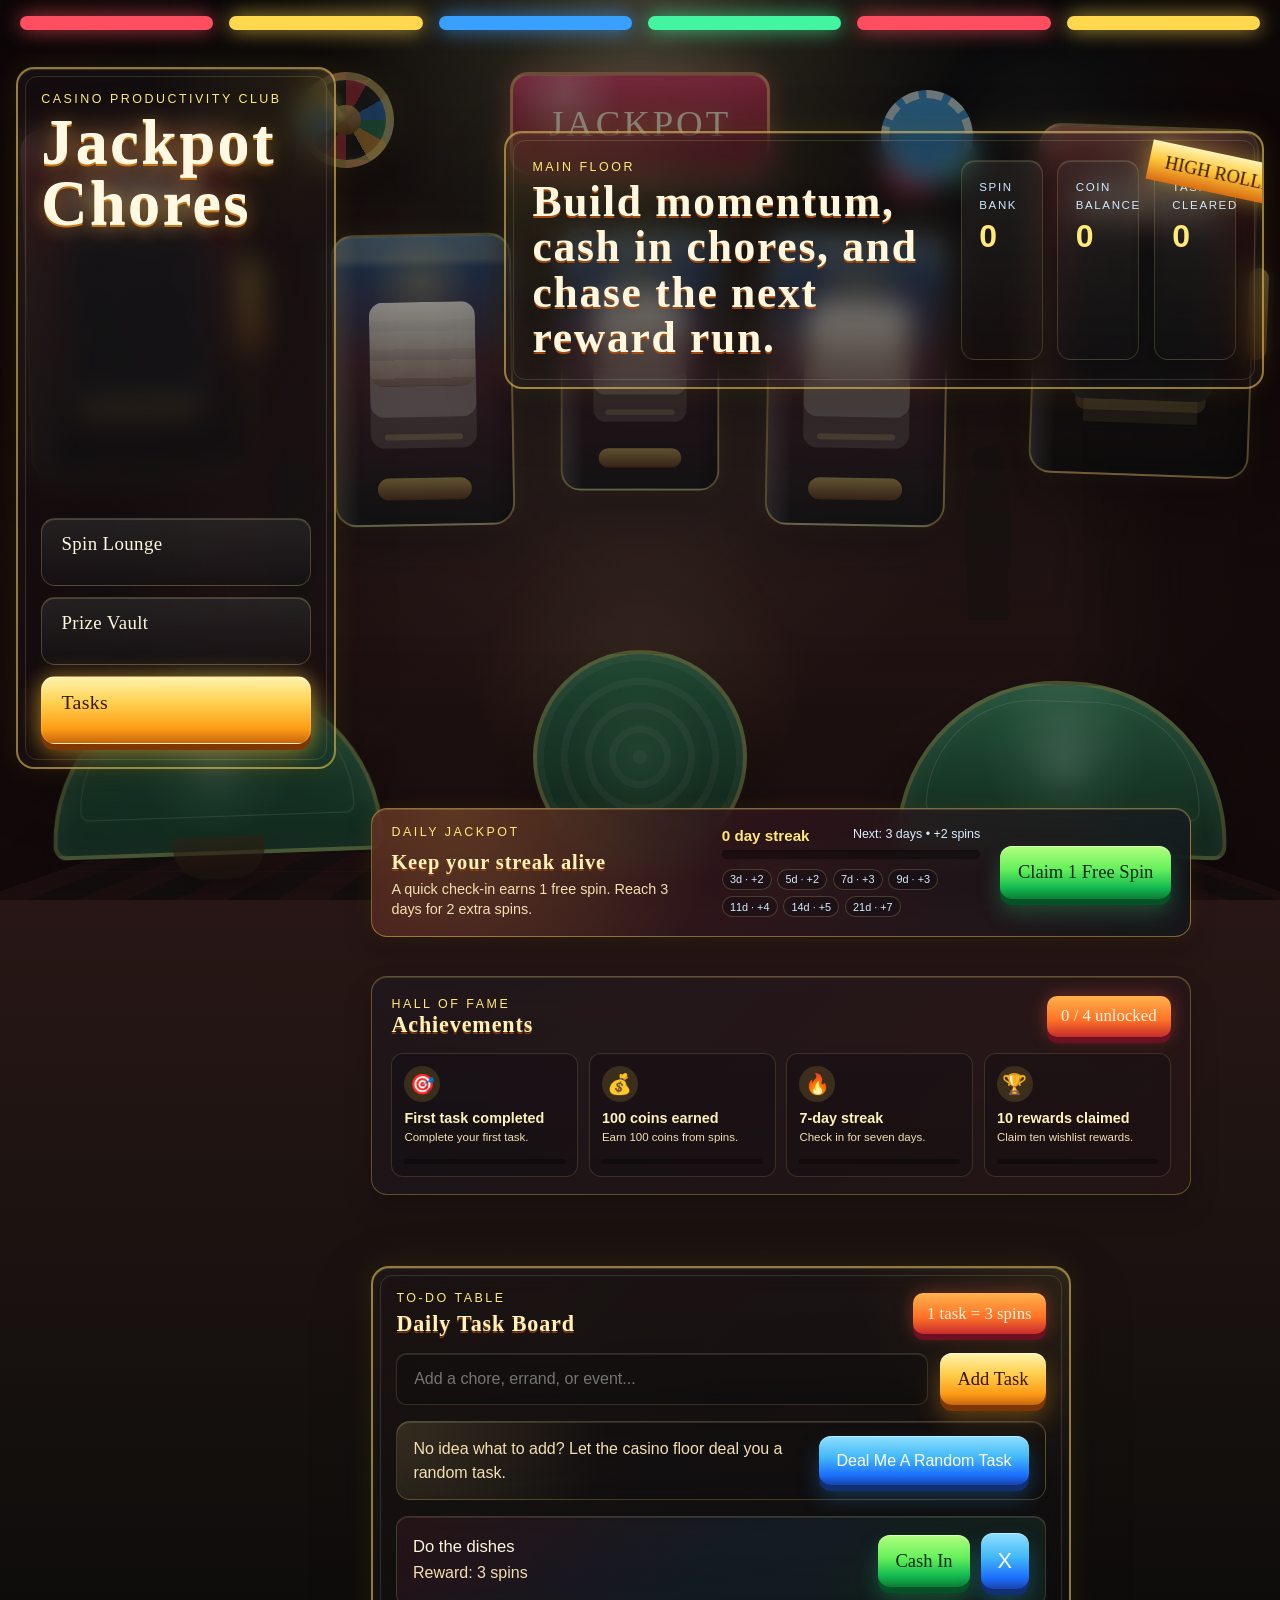
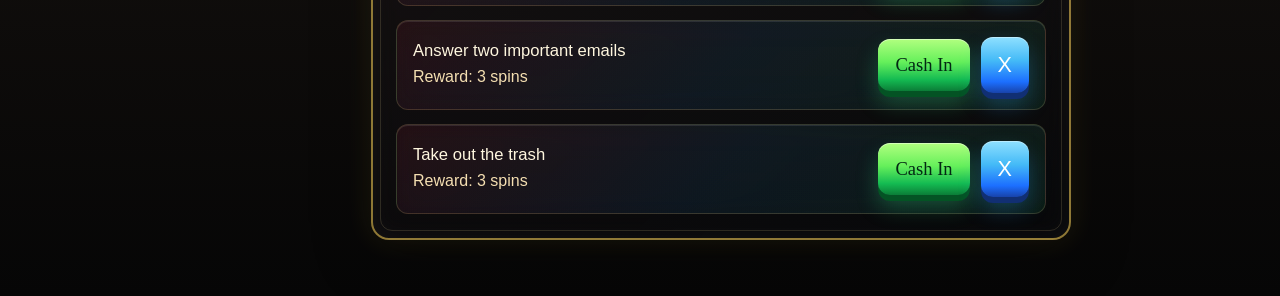
==== commit f6c0941f: "Add persistent achievement milestones" ====
--- a/index.html
+++ b/index.html
@@ -4,7 +4,7 @@
     <meta charset="UTF-8" />
     <meta name="viewport" content="width=device-width, initial-scale=1.0" />
     <title>Jackpot Chores | Tasks</title>
-    <link rel="stylesheet" href="./styles.css?v=20260922glass" />
+    <link rel="stylesheet" href="./styles.css?v=20260922achievements" />
   </head>
   <body data-page="tasks">
     <div class="site-lights" aria-hidden="true">
@@ -70,6 +70,17 @@
         <button id="dailyCheckInButton" class="cash-button" type="button">Claim Bonus Spin</button>
       </section>
 
+      <section class="achievements-card" aria-labelledby="achievementsTitle">
+        <div class="achievements-heading">
+          <div>
+            <span class="panel-kicker">Hall of Fame</span>
+            <h3 id="achievementsTitle">Achievements</h3>
+          </div>
+          <span id="achievementCount" class="panel-badge">0 / 4 unlocked</span>
+        </div>
+        <div id="achievementList" class="achievement-list" aria-live="polite"></div>
+      </section>
+
       <section class="page-grid single-focus">
         <section class="panel feature-panel">
           <div class="panel-header">
@@ -133,7 +144,7 @@
       </li>
     </template>
 
-    <script src="./app.js?v=20260915milestones"></script>
-    <script src="./tasks.js?v=20260915milestones"></script>
+    <script src="./app.js?v=20260922achievements"></script>
+    <script src="./tasks.js?v=20260922achievements"></script>
   </body>
 </html>
--- a/styles.css
+++ b/styles.css
@@ -796,6 +796,106 @@
   box-shadow: inset 0 1px 0 rgba(255,255,255,0.16);
 }
 
+.achievements-card {
+  grid-column: 2;
+  width: min(820px, 100%);
+  justify-self: start;
+  margin-top: 1rem;
+  padding: 1.1rem 1.2rem;
+  border: 1px solid rgba(255, 216, 78, 0.3);
+  border-radius: 16px;
+  background: linear-gradient(135deg, rgba(22, 27, 42, 0.34), rgba(53, 24, 31, 0.3));
+  box-shadow: inset 0 1px 0 rgba(255,255,255,0.14), 0 14px 28px rgba(0,0,0,0.18);
+  backdrop-filter: blur(14px) saturate(1.15);
+  -webkit-backdrop-filter: blur(14px) saturate(1.15);
+}
+
+.achievements-heading {
+  display: flex;
+  align-items: center;
+  justify-content: space-between;
+  gap: 1rem;
+  margin-bottom: 0.9rem;
+}
+
+.achievements-heading h3 {
+  margin: 0;
+}
+
+.achievement-list {
+  display: grid;
+  grid-template-columns: repeat(4, minmax(0, 1fr));
+  gap: 0.65rem;
+}
+
+.achievement-item {
+  display: grid;
+  gap: 0.55rem;
+  min-width: 0;
+  padding: 0.75rem;
+  border: 1px solid rgba(255, 228, 143, 0.15);
+  border-radius: 12px;
+  background: rgba(5, 8, 13, 0.24);
+  transition: transform 220ms ease, border-color 220ms ease, background-color 220ms ease;
+}
+
+.achievement-item:hover {
+  transform: translateY(-2px);
+  border-color: rgba(255, 228, 143, 0.38);
+}
+
+.achievement-item.unlocked {
+  border-color: rgba(175, 255, 141, 0.46);
+  background: rgba(35, 89, 48, 0.3);
+}
+
+.achievement-icon {
+  display: grid;
+  place-items: center;
+  width: 2.25rem;
+  height: 2.25rem;
+  border-radius: 50%;
+  background: rgba(255, 216, 78, 0.14);
+  font-size: 1.25rem;
+}
+
+.achievement-item.unlocked .achievement-icon {
+  color: #17320e;
+  background: linear-gradient(180deg, #d9ff9e, #76ed67);
+}
+
+.achievement-copy {
+  display: grid;
+  gap: 0.22rem;
+}
+
+.achievement-copy strong {
+  color: #fff2ba;
+  font-size: 0.9rem;
+}
+
+.achievement-copy span {
+  min-height: 2.2em;
+  color: var(--text-soft);
+  font-size: 0.72rem;
+  line-height: 1.35;
+}
+
+.achievement-progress {
+  height: 5px;
+  overflow: hidden;
+  border-radius: 999px;
+  background: rgba(0,0,0,0.34);
+}
+
+.achievement-progress span {
+  display: block;
+  height: 100%;
+  border-radius: inherit;
+  background: linear-gradient(90deg, #ffb928, #8affb4);
+  transition: width 360ms ease;
+}
+
 .hero-stats {
   display: grid;
   grid-template-columns: repeat(3, minmax(0, 1fr));
@@ -1630,6 +1730,16 @@
     gap: 0.85rem;
   }
 
+  .achievements-card {
+    width: 90%;
+    margin-left: auto;
+    margin-top: 1rem;
+  }
+
+  .achievement-list {
+    grid-template-columns: repeat(2, minmax(0, 1fr));
+  }
+
   .daily-return-card .cash-button {
     width: 100%;
   }
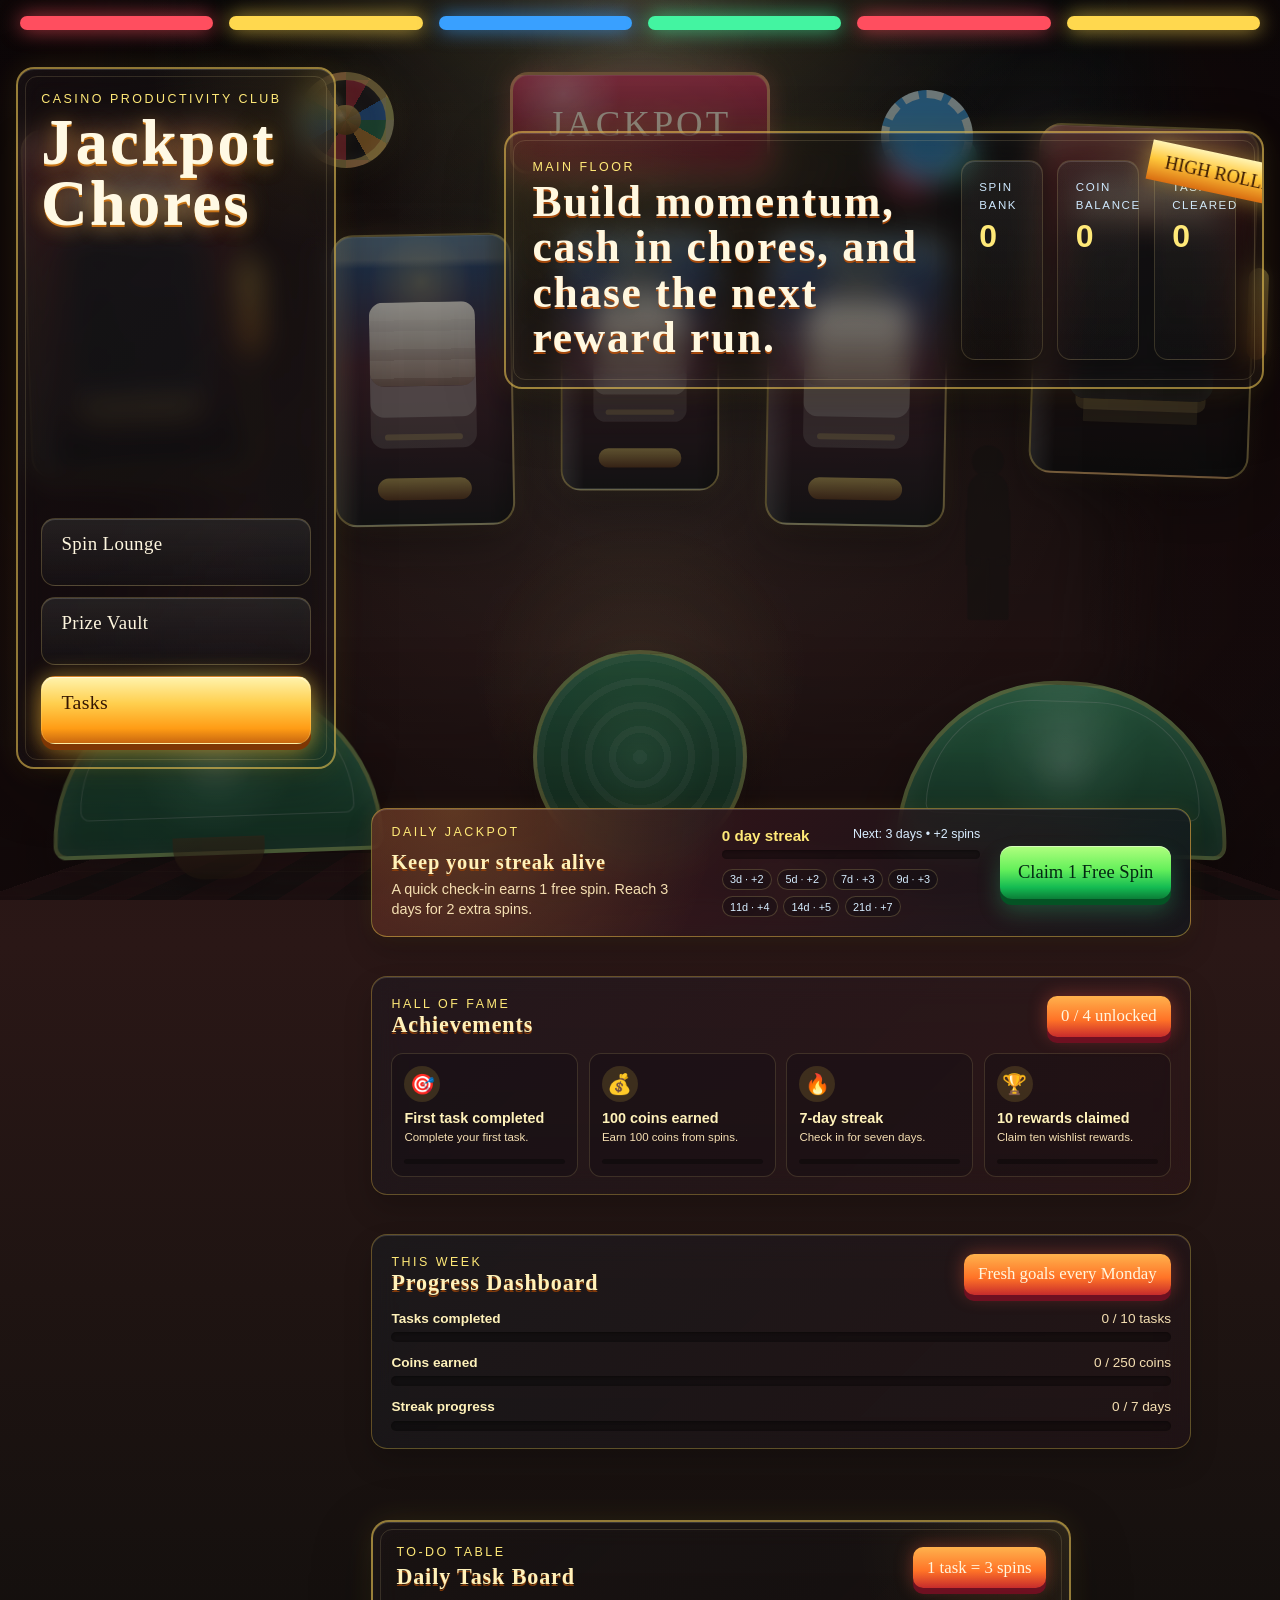
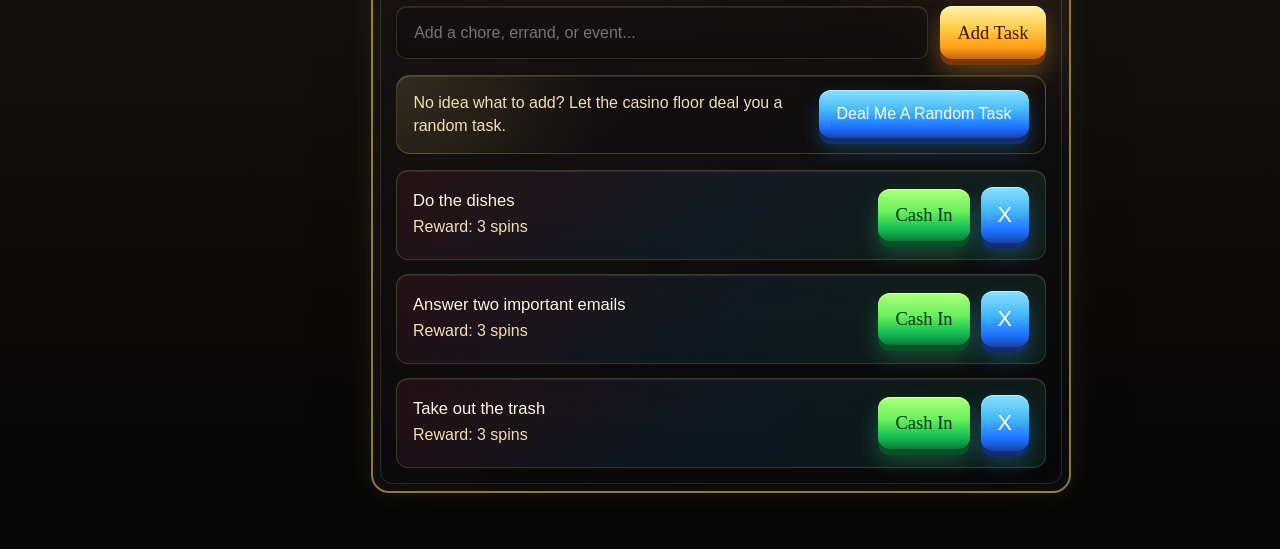
==== commit 916911aa: "Add weekly progress dashboard" ====
--- a/index.html
+++ b/index.html
@@ -4,7 +4,7 @@
     <meta charset="UTF-8" />
     <meta name="viewport" content="width=device-width, initial-scale=1.0" />
     <title>Jackpot Chores | Tasks</title>
-    <link rel="stylesheet" href="./styles.css?v=20260922achievements" />
+    <link rel="stylesheet" href="./styles.css?v=20260922weekly" />
   </head>
   <body data-page="tasks">
     <div class="site-lights" aria-hidden="true">
@@ -81,6 +81,17 @@
         <div id="achievementList" class="achievement-list" aria-live="polite"></div>
       </section>
 
+      <section class="weekly-progress-card" aria-labelledby="weeklyProgressTitle">
+        <div class="achievements-heading">
+          <div>
+            <span class="panel-kicker">This Week</span>
+            <h3 id="weeklyProgressTitle">Progress Dashboard</h3>
+          </div>
+          <span class="panel-badge">Fresh goals every Monday</span>
+        </div>
+        <div id="weeklyProgressList" class="weekly-progress-list" aria-live="polite"></div>
+      </section>
+
       <section class="page-grid single-focus">
         <section class="panel feature-panel">
           <div class="panel-header">
@@ -144,7 +155,7 @@
       </li>
     </template>
 
-    <script src="./app.js?v=20260922achievements"></script>
-    <script src="./tasks.js?v=20260922achievements"></script>
+    <script src="./app.js?v=20260922weekly"></script>
+    <script src="./tasks.js?v=20260922weekly"></script>
   </body>
 </html>
--- a/styles.css
+++ b/styles.css
@@ -896,6 +896,64 @@
   transition: width 360ms ease;
 }
 
+.weekly-progress-card {
+  grid-column: 2;
+  width: min(820px, 100%);
+  justify-self: start;
+  margin-top: 1rem;
+  padding: 1.1rem 1.2rem;
+  border: 1px solid rgba(255, 216, 78, 0.3);
+  border-radius: 16px;
+  background: linear-gradient(135deg, rgba(20, 34, 45, 0.34), rgba(43, 22, 33, 0.3));
+  box-shadow: inset 0 1px 0 rgba(255,255,255,0.14), 0 14px 28px rgba(0,0,0,0.18);
+  backdrop-filter: blur(14px) saturate(1.15);
+  -webkit-backdrop-filter: blur(14px) saturate(1.15);
+}
+
+.weekly-progress-list {
+  display: grid;
+  gap: 0.8rem;
+}
+
+.weekly-goal {
+  display: grid;
+  gap: 0.4rem;
+}
+
+.weekly-goal-header {
+  display: flex;
+  justify-content: space-between;
+  gap: 1rem;
+  color: var(--text-soft);
+  font-size: 0.85rem;
+}
+
+.weekly-goal-header strong {
+  color: #fff2ba;
+}
+
+.weekly-goal.complete .weekly-goal-header strong,
+.weekly-goal.complete .weekly-goal-header span {
+  color: #aaff8d;
+}
+
+.weekly-goal-track {
+  height: 10px;
+  overflow: hidden;
+  border-radius: 999px;
+  background: rgba(0,0,0,0.34);
+  box-shadow: inset 0 1px 3px rgba(0,0,0,0.35);
+}
+
+.weekly-goal-track span {
+  display: block;
+  height: 100%;
+  border-radius: inherit;
+  background: linear-gradient(90deg, #4ab7ff, #8affb4, #ffe978);
+  box-shadow: 0 0 12px rgba(138, 255, 180, 0.38);
+  transition: width 420ms cubic-bezier(0.22, 1, 0.36, 1);
+}
+
 .hero-stats {
   display: grid;
   grid-template-columns: repeat(3, minmax(0, 1fr));
@@ -1736,6 +1794,12 @@
     margin-top: 1rem;
   }
 
+  .weekly-progress-card {
+    width: 90%;
+    margin-left: auto;
+    margin-top: 1rem;
+  }
+
   .achievement-list {
     grid-template-columns: repeat(2, minmax(0, 1fr));
   }
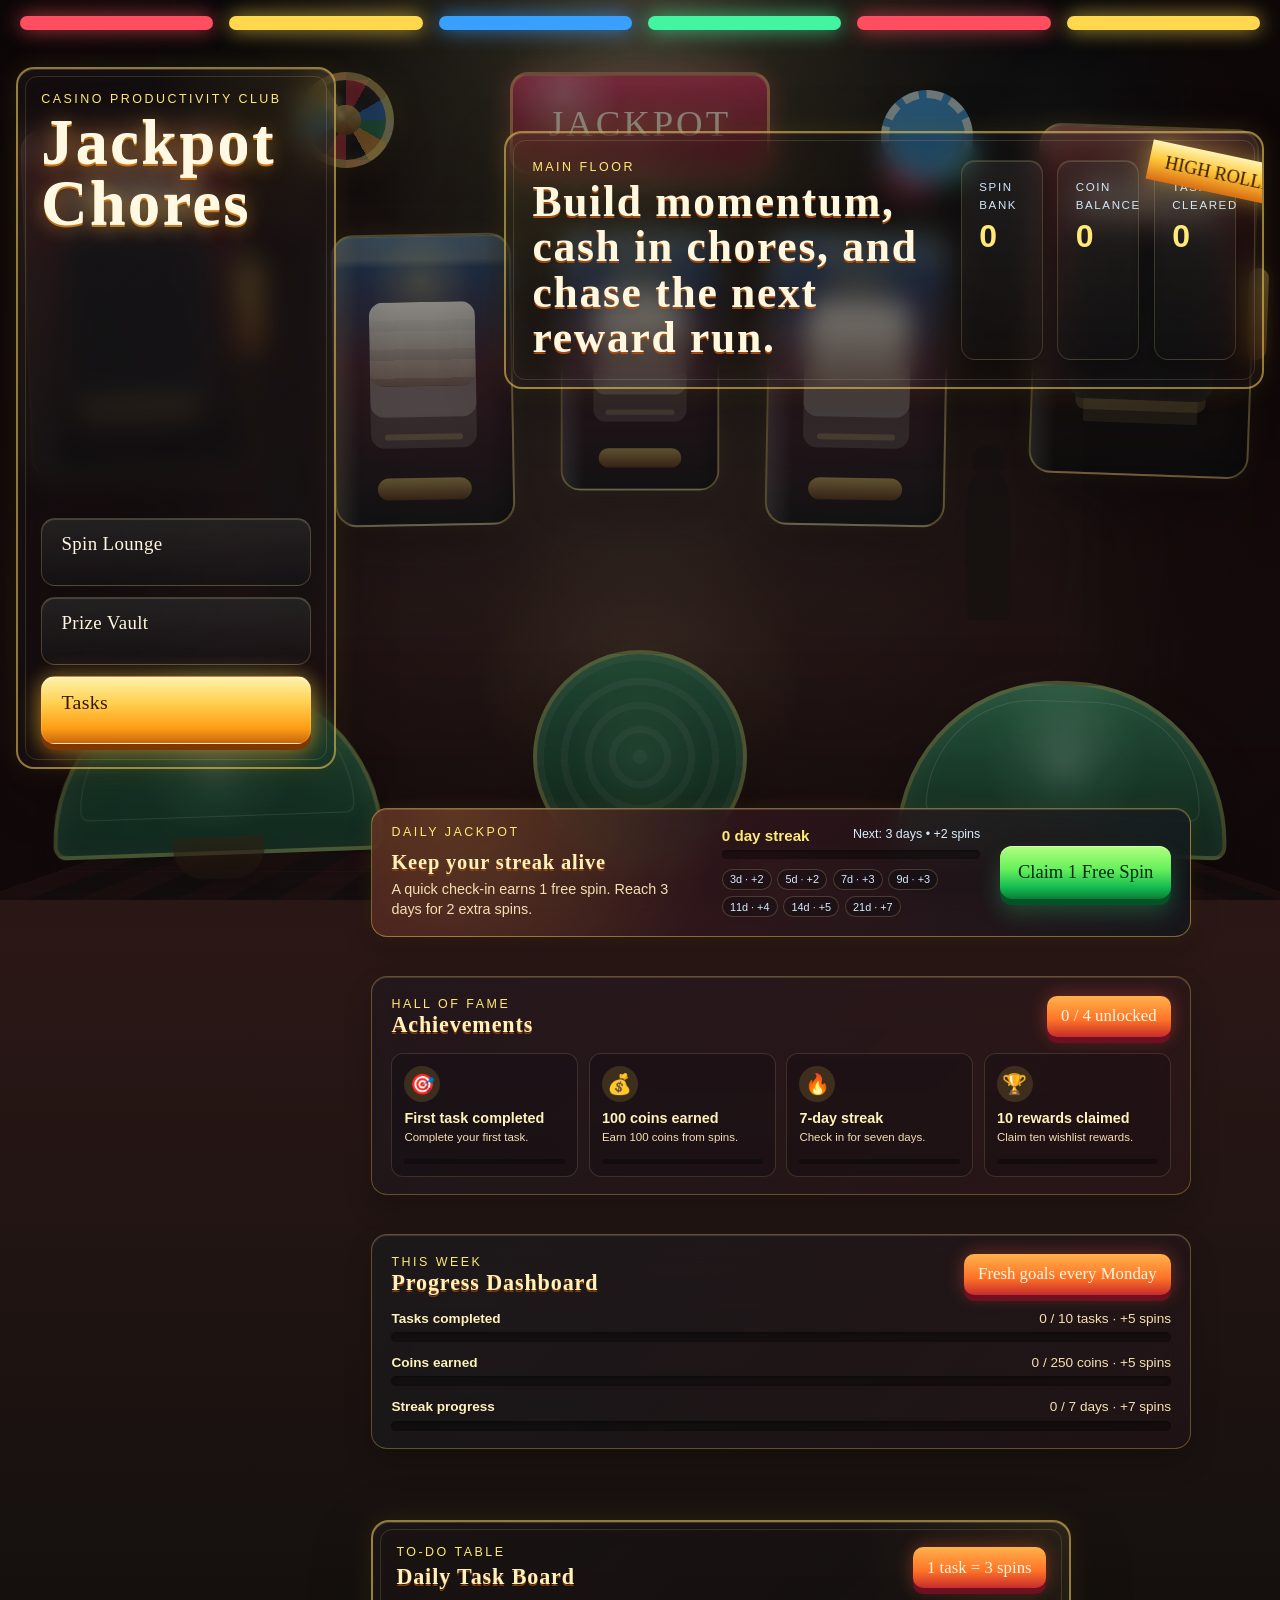
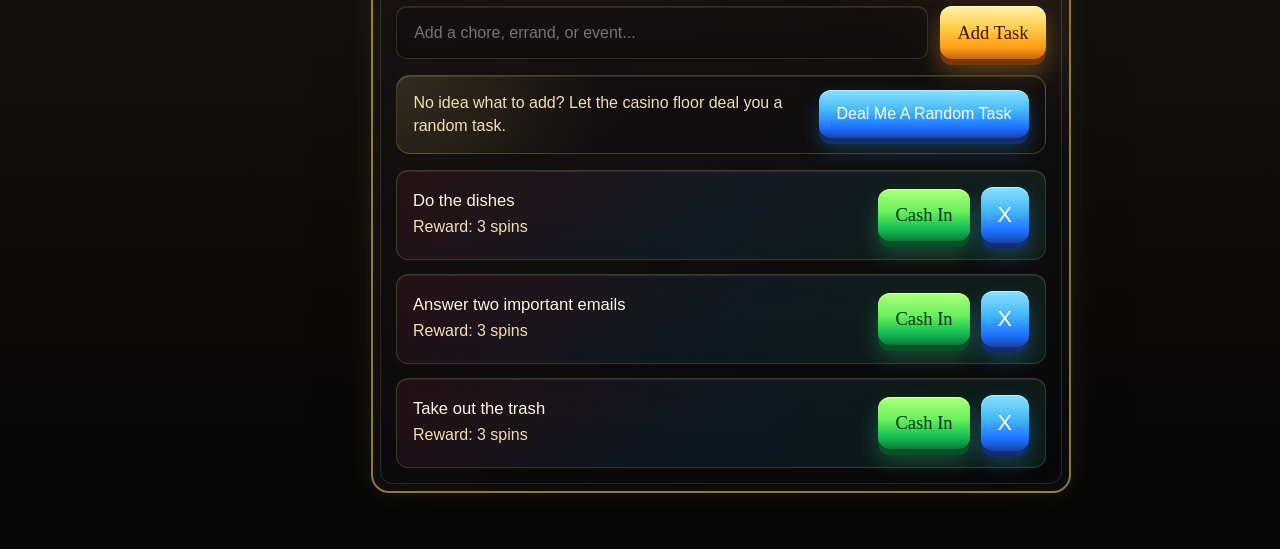
==== commit a8c25978: "Reward completed weekly progress goals" ====
--- a/index.html
+++ b/index.html
@@ -4,7 +4,7 @@
     <meta charset="UTF-8" />
     <meta name="viewport" content="width=device-width, initial-scale=1.0" />
     <title>Jackpot Chores | Tasks</title>
-    <link rel="stylesheet" href="./styles.css?v=20260922weekly" />
+    <link rel="stylesheet" href="./styles.css?v=20260922weeklyrewards" />
   </head>
   <body data-page="tasks">
     <div class="site-lights" aria-hidden="true">
@@ -155,7 +155,7 @@
       </li>
     </template>
 
-    <script src="./app.js?v=20260922weekly"></script>
-    <script src="./tasks.js?v=20260922weekly"></script>
+    <script src="./app.js?v=20260922weeklyrewards"></script>
+    <script src="./tasks.js?v=20260922weeklyrewards"></script>
   </body>
 </html>
--- a/styles.css
+++ b/styles.css
@@ -1335,6 +1335,22 @@
   font-size: 1.08rem;
 }
 
+.sound-button {
+  margin-left: auto;
+  padding: 0.42rem 0.7rem;
+  border: 1px solid rgba(255, 234, 164, 0.34);
+  border-radius: 999px;
+  color: #fff2ba;
+  background: rgba(8, 10, 18, 0.42);
+  box-shadow: inset 0 1px 0 rgba(255,255,255,0.12);
+  font-family: var(--ui-font);
+  font-size: 0.72rem;
+}
+
+.sound-button:hover {
+  background: rgba(255, 216, 78, 0.2);
+}
+
 .reel-row {
   display: grid;
   grid-template-columns: repeat(3, minmax(0, 1fr));
@@ -1418,6 +1434,68 @@
 .reel-window .reel-token.star,
 .reel-window .reel-token.cash { font-size: 1.55rem; }
 
+.jackpot-celebration {
+  position: fixed;
+  inset: 0;
+  z-index: 20;
+  display: grid;
+  place-items: center;
+  padding: 1rem;
+  background: rgba(10, 5, 16, 0.62);
+  backdrop-filter: blur(8px);
+  -webkit-backdrop-filter: blur(8px);
+}
+
+.jackpot-celebration.hidden { display: none; }
+
+.celebration-card {
+  position: relative;
+  display: grid;
+  justify-items: center;
+  gap: 0.35rem;
+  width: min(480px, 100%);
+  overflow: hidden;
+  padding: 2.5rem 2rem;
+  border: 3px solid #ffe978;
+  border-radius: 24px;
+  background:
+    radial-gradient(circle at 50% 0%, rgba(255,255,255,0.3), transparent 35%),
+    linear-gradient(145deg, rgba(111, 16, 45, 0.96), rgba(19, 22, 63, 0.96));
+  box-shadow: 0 0 30px rgba(255,216,78,0.72), 0 24px 70px rgba(0,0,0,0.5);
+  animation: jackpotPop 520ms cubic-bezier(0.16, 1, 0.3, 1) both;
+}
+
+.celebration-card strong {
+  position: relative;
+  z-index: 1;
+  color: #fff4a8;
+  font-family: var(--display-font);
+  font-size: clamp(3rem, 10vw, 5.2rem);
+  line-height: 0.95;
+  text-shadow: 0 4px 0 #a84d0a, 0 0 24px rgba(255,255,255,0.8);
+  animation: jackpotPulse 620ms ease-in-out infinite alternate;
+}
+
+.celebration-card > span:not(.panel-kicker) {
+  position: relative;
+  z-index: 1;
+  color: #fff8e0;
+  font-size: 1.1rem;
+}
+
+.celebration-confetti { position: absolute; inset: 0; pointer-events: none; }
+
+.celebration-confetti i {
+  position: absolute;
+  top: -12%;
+  left: calc(4% + (var(--i) * 3.45%));
+  width: 9px;
+  height: 22px;
+  background: hsl(calc(var(--i) * 47), 95%, 65%);
+  transform: rotate(calc(var(--i) * 31deg));
+  animation: confettiFall 1.6s ease-in calc(var(--i) * 24ms) both;
+}
+
 .reel-previous,
 .reel-next {
   opacity: 0.34;
@@ -1432,7 +1510,9 @@
 
 .reel.spinning {
   animation: reelGlow 620ms ease-in-out infinite;
-  transform: translateY(-2px) scale(1.015);
+  transform: translateY(-4px) scale(1.035) rotateX(3deg);
+  filter: brightness(1.08) saturate(1.18);
+  box-shadow: inset 0 0 30px rgba(255,255,255,0.6), 0 0 28px rgba(255,216,78,0.35);
 }
 
 .reel.settling {
@@ -1692,6 +1772,22 @@
   100% { transform: translateY(0) scale(1); }
 }
 
+@keyframes jackpotPop {
+  from { opacity: 0; transform: scale(0.72) rotate(-3deg); }
+  to { opacity: 1; transform: scale(1) rotate(0); }
+}
+
+@keyframes jackpotPulse {
+  from { transform: scale(1); }
+  to { transform: scale(1.08); }
+}
+
+@keyframes confettiFall {
+  0% { opacity: 0; transform: translateY(0) rotate(0deg); }
+  12% { opacity: 1; }
+  100% { opacity: 0; transform: translateY(420px) rotate(640deg); }
+}
+
 @keyframes reelSettle {
   0% {
     transform: translateY(-10px) scale(1.03);
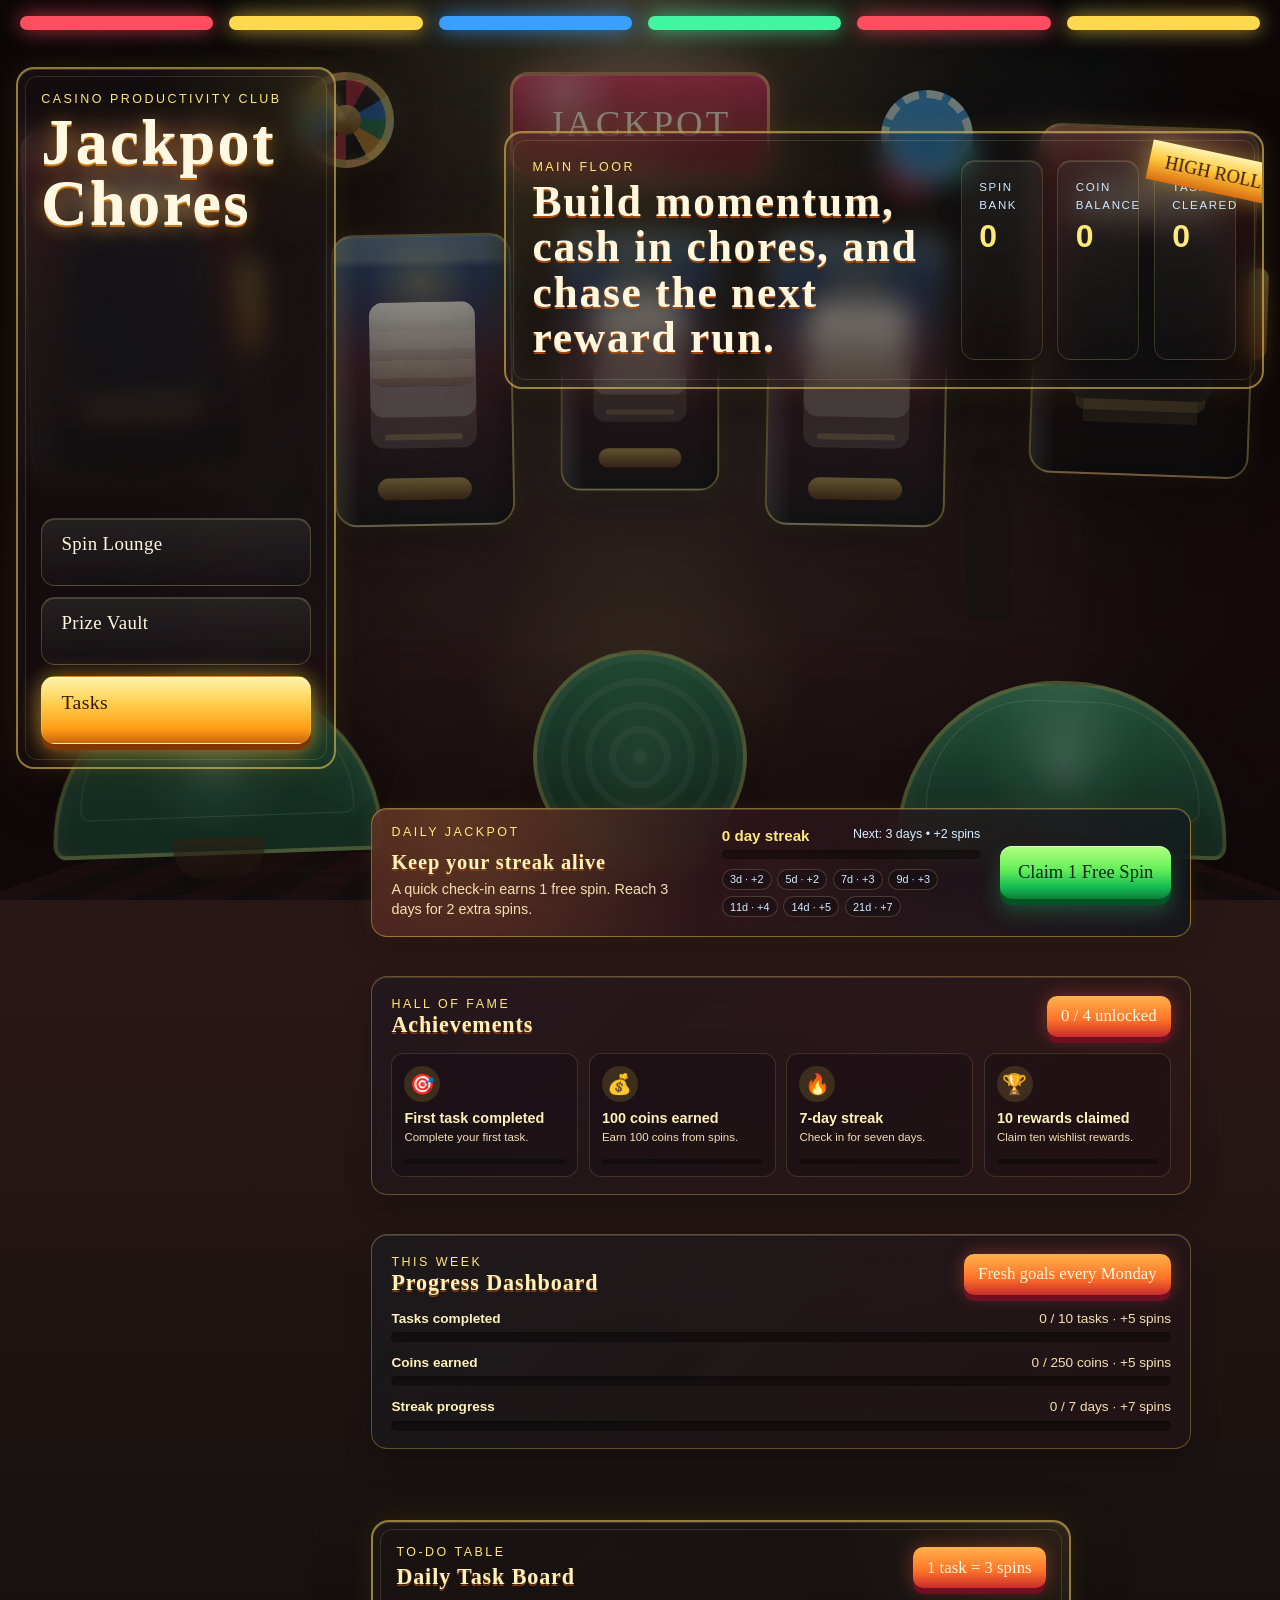
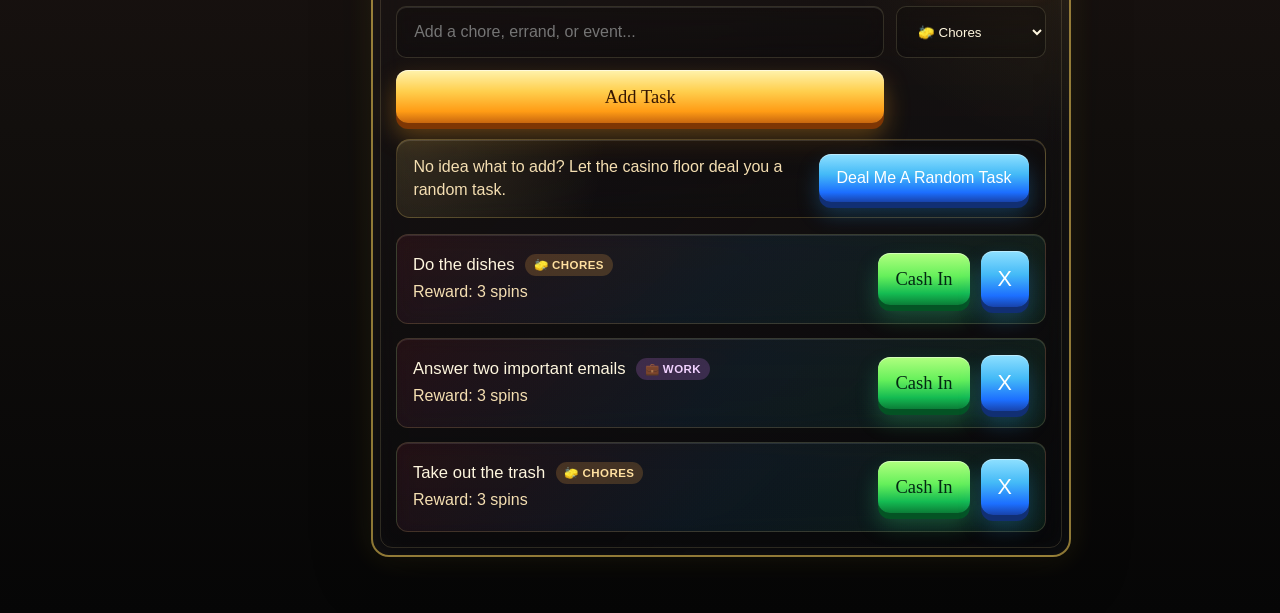
==== commit a51e6cd3: "Add task categories" ====
--- a/index.html
+++ b/index.html
@@ -4,7 +4,7 @@
     <meta charset="UTF-8" />
     <meta name="viewport" content="width=device-width, initial-scale=1.0" />
     <title>Jackpot Chores | Tasks</title>
-    <link rel="stylesheet" href="./styles.css?v=20260922weeklyrewards" />
+    <link rel="stylesheet" href="./styles.css?v=20260929categories" />
   </head>
   <body data-page="tasks">
     <div class="site-lights" aria-hidden="true">
@@ -112,6 +112,12 @@
               autocomplete="off"
               required
             />
+            <select id="taskCategory" name="category" aria-label="Task category">
+              <option value="chores">🧽 Chores</option>
+              <option value="school">📚 School</option>
+              <option value="fitness">💪 Fitness</option>
+              <option value="work">💼 Work</option>
+            </select>
             <button type="submit">Add Task</button>
           </form>
 
@@ -145,7 +151,7 @@
     <template id="taskItemTemplate">
       <li class="card-item">
         <div class="card-copy">
-          <span class="card-title"></span>
+          <div class="task-title-row"><span class="card-title"></span><span class="task-category"></span></div>
           <span class="card-subtitle">Reward: 3 spins</span>
         </div>
         <div class="card-actions">
@@ -155,7 +161,7 @@
       </li>
     </template>
 
-    <script src="./app.js?v=20260922weeklyrewards"></script>
-    <script src="./tasks.js?v=20260922weeklyrewards"></script>
+    <script src="./app.js?v=20260929categories"></script>
+    <script src="./tasks.js?v=20260929categories"></script>
   </body>
 </html>
--- a/styles.css
+++ b/styles.css
@@ -1040,6 +1040,22 @@
   grid-template-columns: 1.25fr 0.7fr auto;
 }
 
+.stack-form select {
+  min-width: 150px;
+}
+
+select {
+  border-radius: 10px;
+  border: 1px solid rgba(255,244,185,0.14);
+  padding: 1rem 1.05rem;
+  background: linear-gradient(180deg, rgba(18, 14, 12, 0.58), rgba(9, 8, 8, 0.38));
+  color: var(--cream);
+  backdrop-filter: blur(10px) saturate(1.12);
+  -webkit-backdrop-filter: blur(10px) saturate(1.12);
+}
+
+select option { color: #24140e; background: #f7e4b0; }
+
 .task-randomizer {
   display: flex;
   align-items: center;
@@ -1186,7 +1202,13 @@
 .card-item:nth-child(4) { animation-delay: 135ms; }
 
 .card-copy { display: grid; gap: 0.24rem; }
+.task-title-row { display: flex; align-items: center; gap: 0.65rem; flex-wrap: wrap; }
 .card-title { font-size: 1.04rem; }
+.task-category { padding: 0.24rem 0.55rem; border-radius: 999px; font-size: 0.72rem; font-weight: 800; letter-spacing: 0.04em; text-transform: uppercase; background: rgba(255,255,255,0.12); color: #fff3bd; }
+.category-school { background: rgba(106, 170, 255, 0.22); color: #cfe5ff; }
+.category-chores { background: rgba(255, 177, 71, 0.2); color: #ffe0a0; }
+.category-fitness { background: rgba(79, 236, 148, 0.2); color: #caffd9; }
+.category-work { background: rgba(219, 125, 255, 0.2); color: #f2d2ff; }
 .card-subtitle,
 .support-copy,
 .highlight-card p { color: var(--text-soft); line-height: 1.55; }
@@ -1293,6 +1315,72 @@
   background: linear-gradient(180deg, rgba(18, 14, 12, 0.52), rgba(9, 8, 8, 0.32));
   color: #d6edff;
   box-shadow: inset 0 1px 0 rgba(255,255,255,0.16);
+}
+
+.prize-generator-card {
+  display: grid;
+  gap: 0.9rem;
+  margin-bottom: 1rem;
+  padding: 1.05rem 1.1rem;
+  border: 1px solid rgba(120, 212, 255, 0.28);
+  border-radius: 14px;
+  background: linear-gradient(135deg, rgba(24, 45, 63, 0.34), rgba(57, 28, 51, 0.28));
+  box-shadow: inset 0 1px 0 rgba(255,255,255,0.13), 0 12px 24px rgba(0,0,0,0.16);
+  backdrop-filter: blur(12px) saturate(1.15);
+  -webkit-backdrop-filter: blur(12px) saturate(1.15);
+}
+
+.prize-generator-heading {
+  display: flex;
+  align-items: start;
+  justify-content: space-between;
+  gap: 1rem;
+}
+
+.prize-generator-heading h3 {
+  margin: 0;
+}
+
+.prize-generator-form {
+  display: grid;
+  grid-template-columns: 1fr auto;
+  gap: 0.7rem;
+}
+
+.generated-prize {
+  display: flex;
+  align-items: center;
+  justify-content: space-between;
+  gap: 1rem;
+  padding: 0.85rem;
+  border: 1px solid rgba(255, 228, 143, 0.24);
+  border-radius: 12px;
+  background: rgba(7, 11, 18, 0.3);
+  animation: cardEnter 360ms cubic-bezier(0.22, 1, 0.36, 1) both;
+}
+
+.generated-prize strong {
+  display: block;
+  margin-top: 0.25rem;
+  color: #fff2ba;
+  font-size: 1.25rem;
+}
+
+.generated-prize p {
+  margin: 0.25rem 0 0;
+  color: var(--text-soft);
+  font-size: 0.82rem;
+}
+
+.generated-prize-actions {
+  display: grid;
+  justify-items: end;
+  gap: 0.5rem;
+}
+
+.prize-value {
+  color: #ffe978;
+  font-weight: 700;
 }
 
 .slot-machine {
@@ -1931,6 +2019,17 @@
     grid-template-columns: 1fr;
   }
 
+  .prize-generator-form,
+  .generated-prize {
+    grid-template-columns: 1fr;
+    flex-direction: column;
+    align-items: stretch;
+  }
+
+  .generated-prize-actions {
+    justify-items: stretch;
+  }
+
   .backdrop-machine {
     display: block;
     opacity: 0.74;
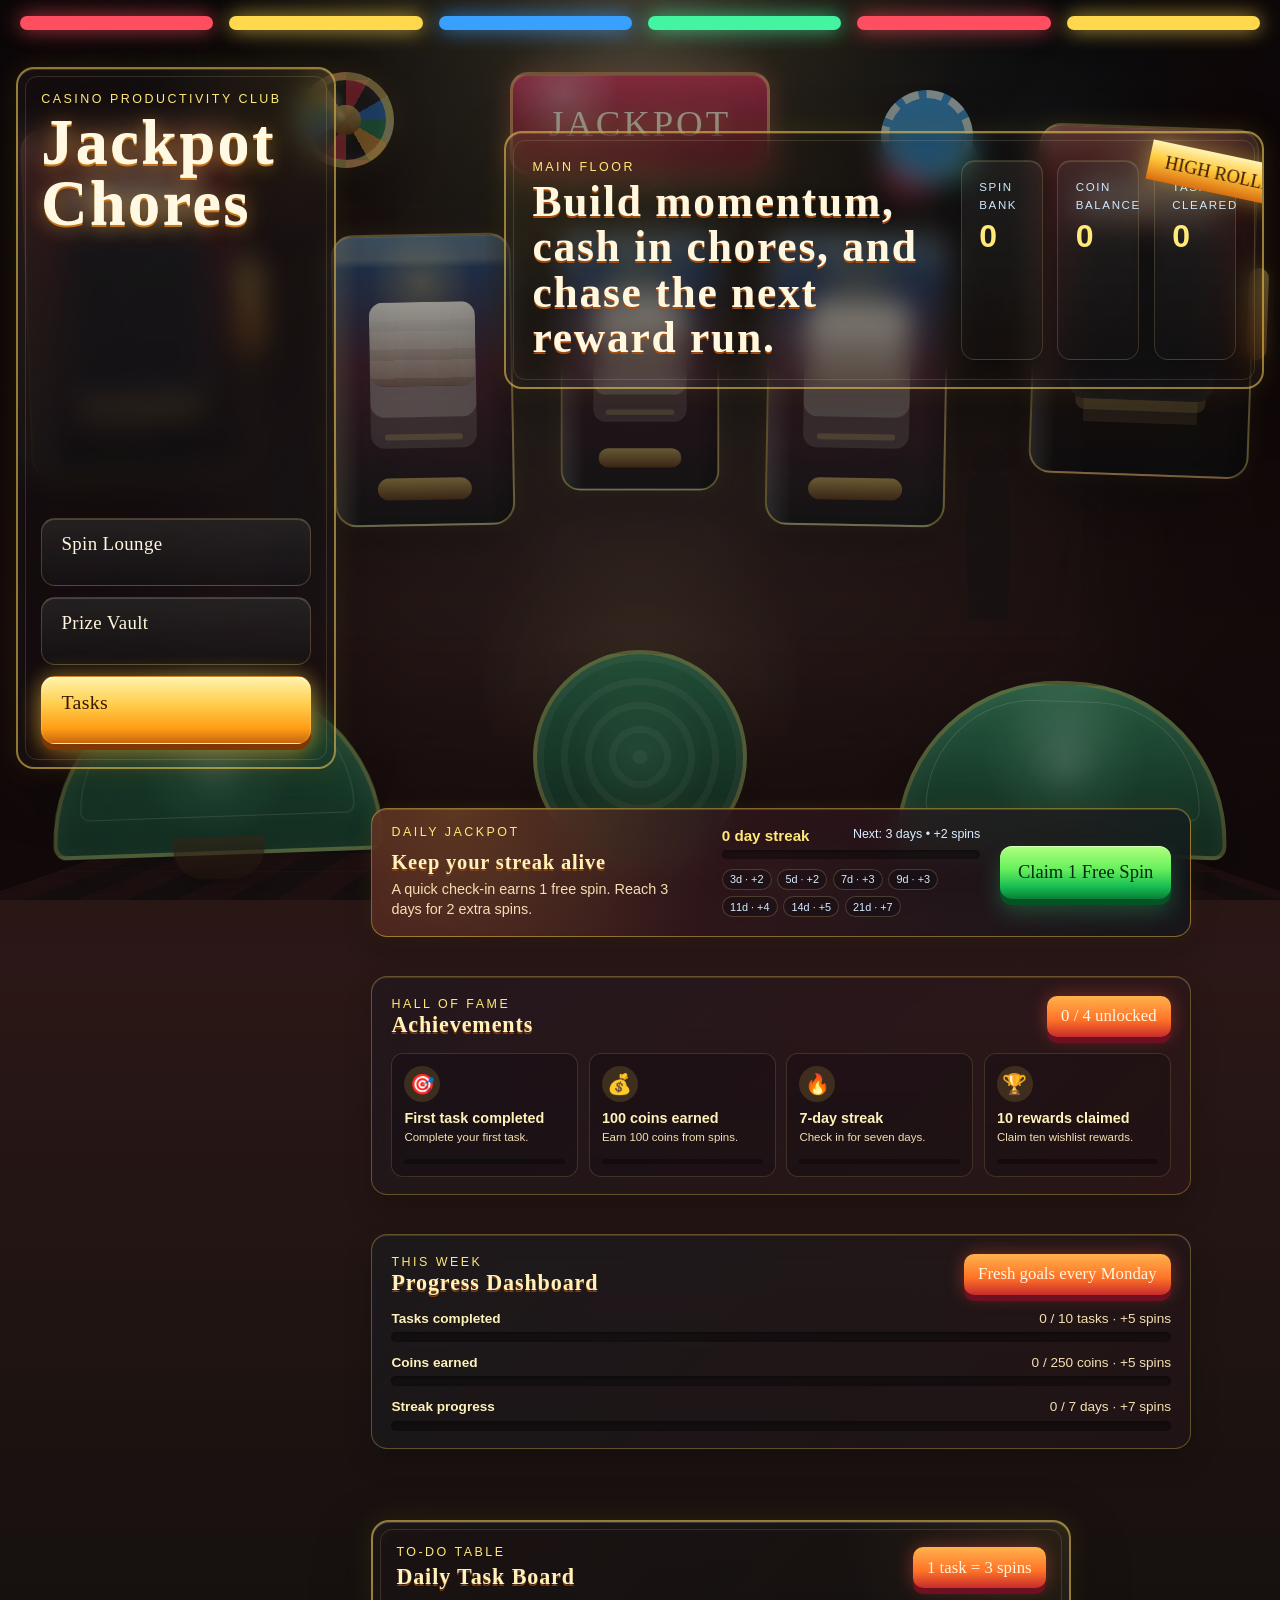
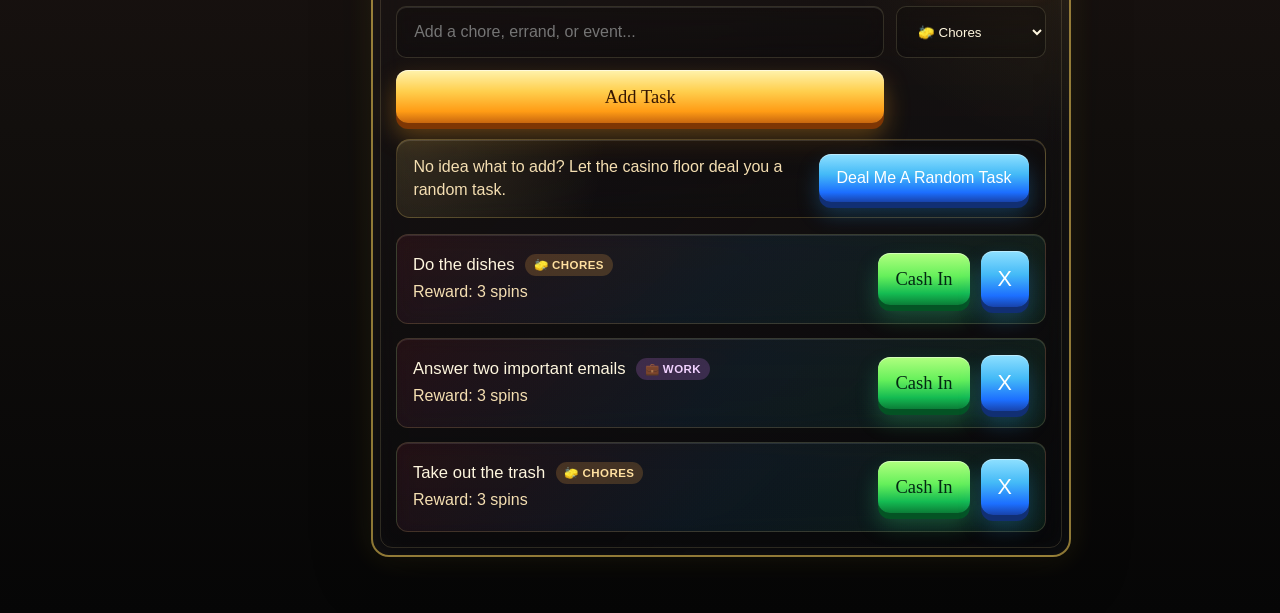
==== commit 39a0182a: "Slightly brighten casino background" ====
--- a/index.html
+++ b/index.html
@@ -4,7 +4,7 @@
     <meta charset="UTF-8" />
     <meta name="viewport" content="width=device-width, initial-scale=1.0" />
     <title>Jackpot Chores | Tasks</title>
-    <link rel="stylesheet" href="./styles.css?v=20260929categories" />
+    <link rel="stylesheet" href="./styles.css?v=20260929brightbg" />
   </head>
   <body data-page="tasks">
     <div class="site-lights" aria-hidden="true">
--- a/styles.css
+++ b/styles.css
@@ -116,7 +116,7 @@
   inset: 0;
   pointer-events: none;
   overflow: hidden;
-  filter: brightness(0.58) saturate(0.78) contrast(0.94);
+  filter: brightness(0.64) saturate(0.8) contrast(0.94);
 }
 
 .casino-backdrop::before,
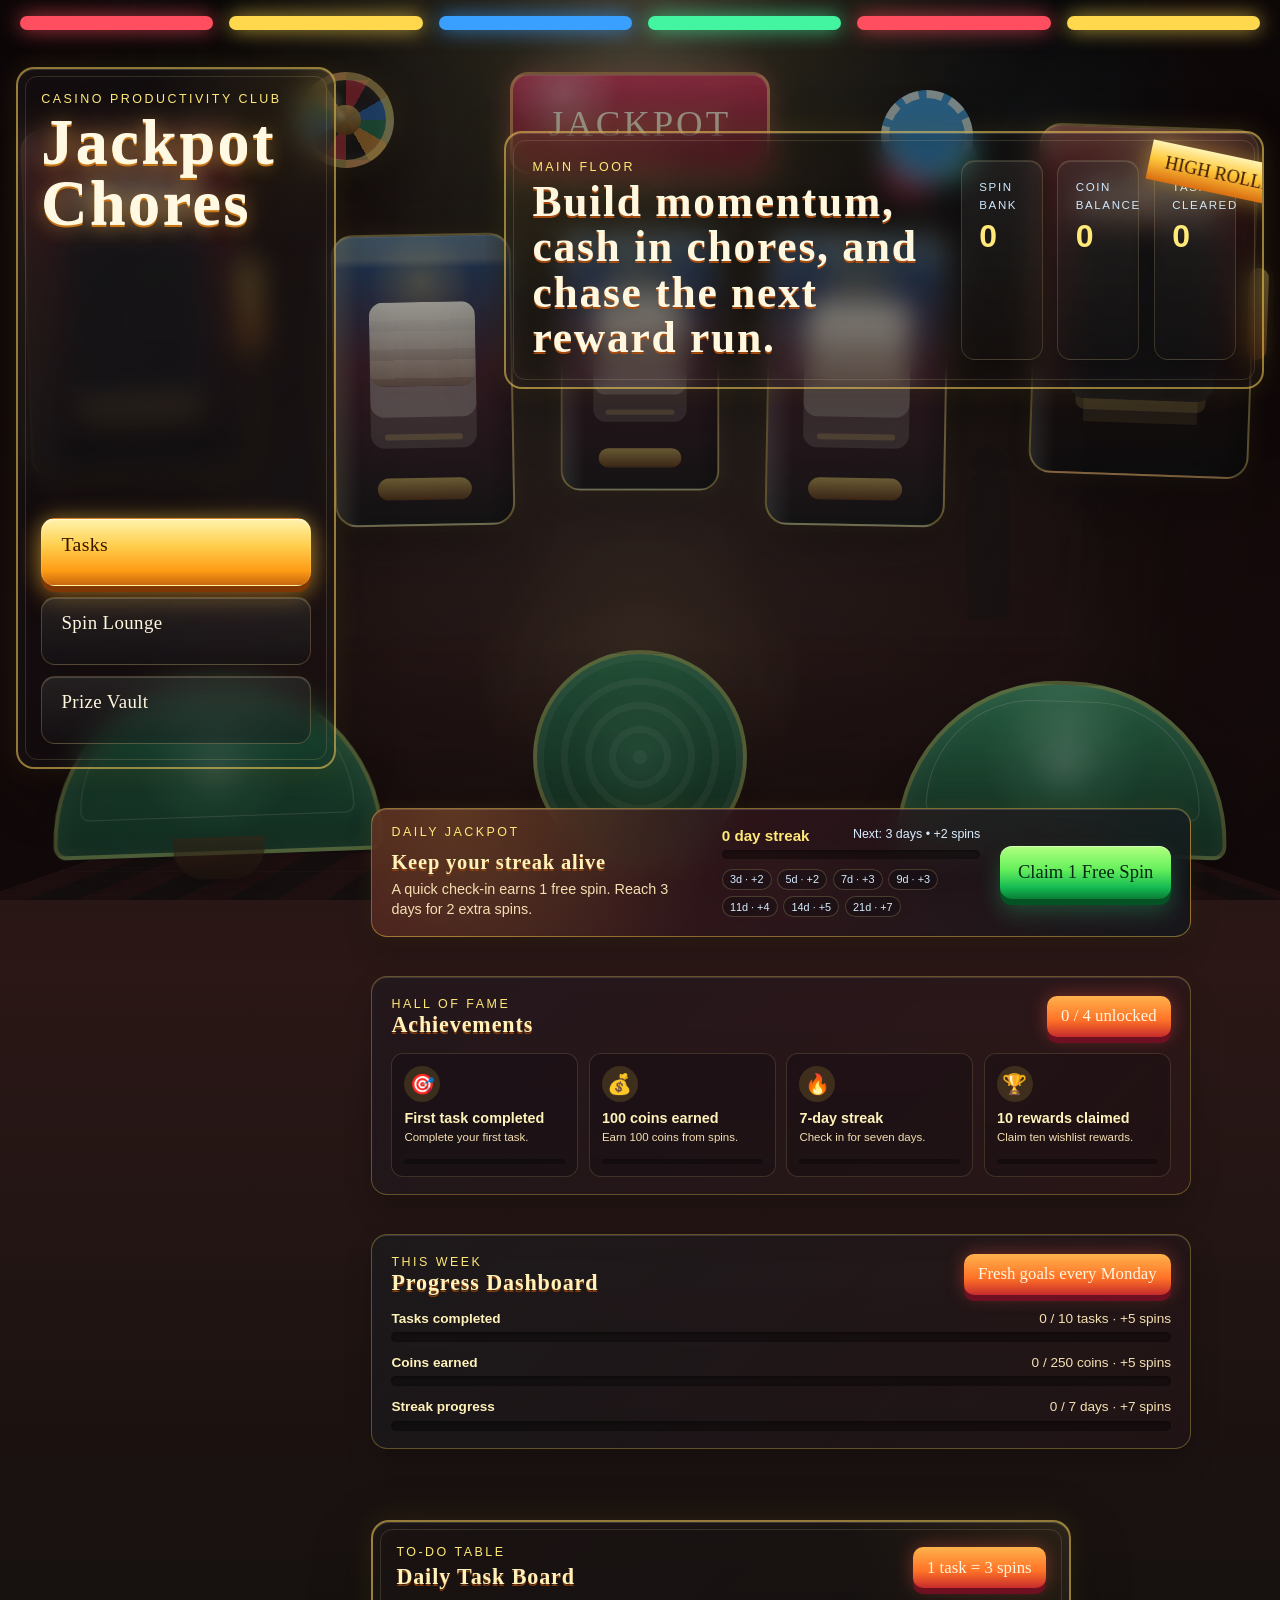
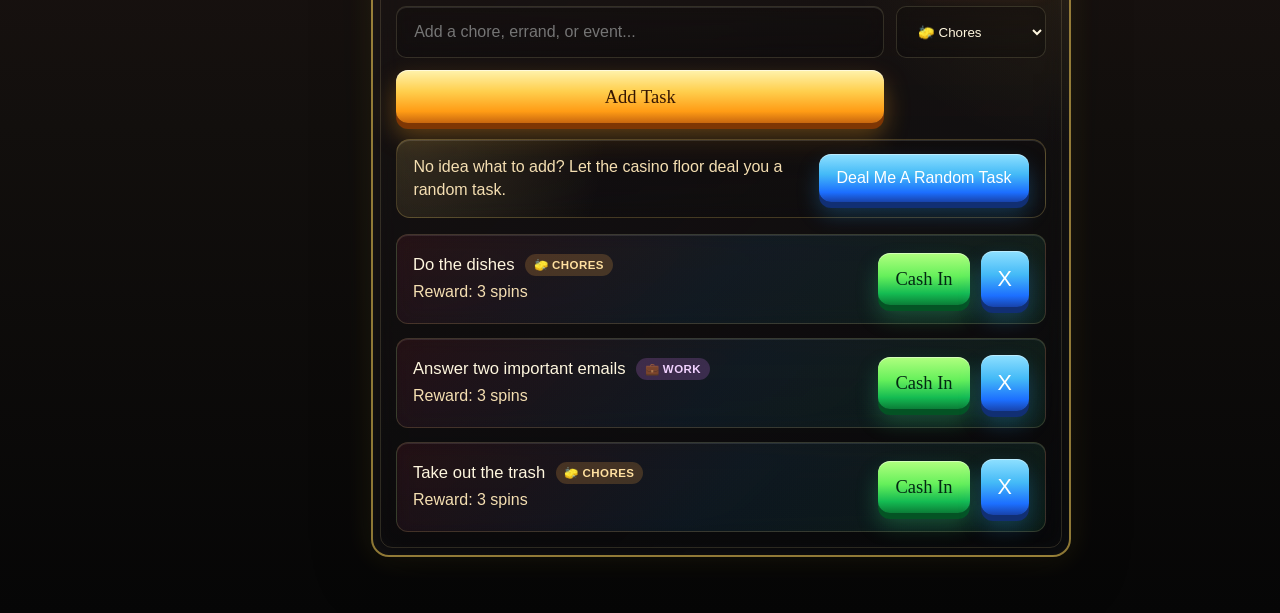
==== commit 00884627: "Put Tasks first in navigation" ====
--- a/index.html
+++ b/index.html
@@ -39,9 +39,9 @@
           <h1>Jackpot Chores</h1>
         </div>
         <nav class="top-nav" aria-label="Primary">
-          <a class="nav-link" href="./spin.html">Spin Lounge</a>
-          <a class="nav-link" href="./spending.html">Prize Vault</a>
           <a class="nav-link active" href="./index.html">Tasks</a>
+        <a class="nav-link" href="./spin.html">Spin Lounge</a>
+        <a class="nav-link" href="./spending.html">Prize Vault</a>
         </nav>
       </header>
 
